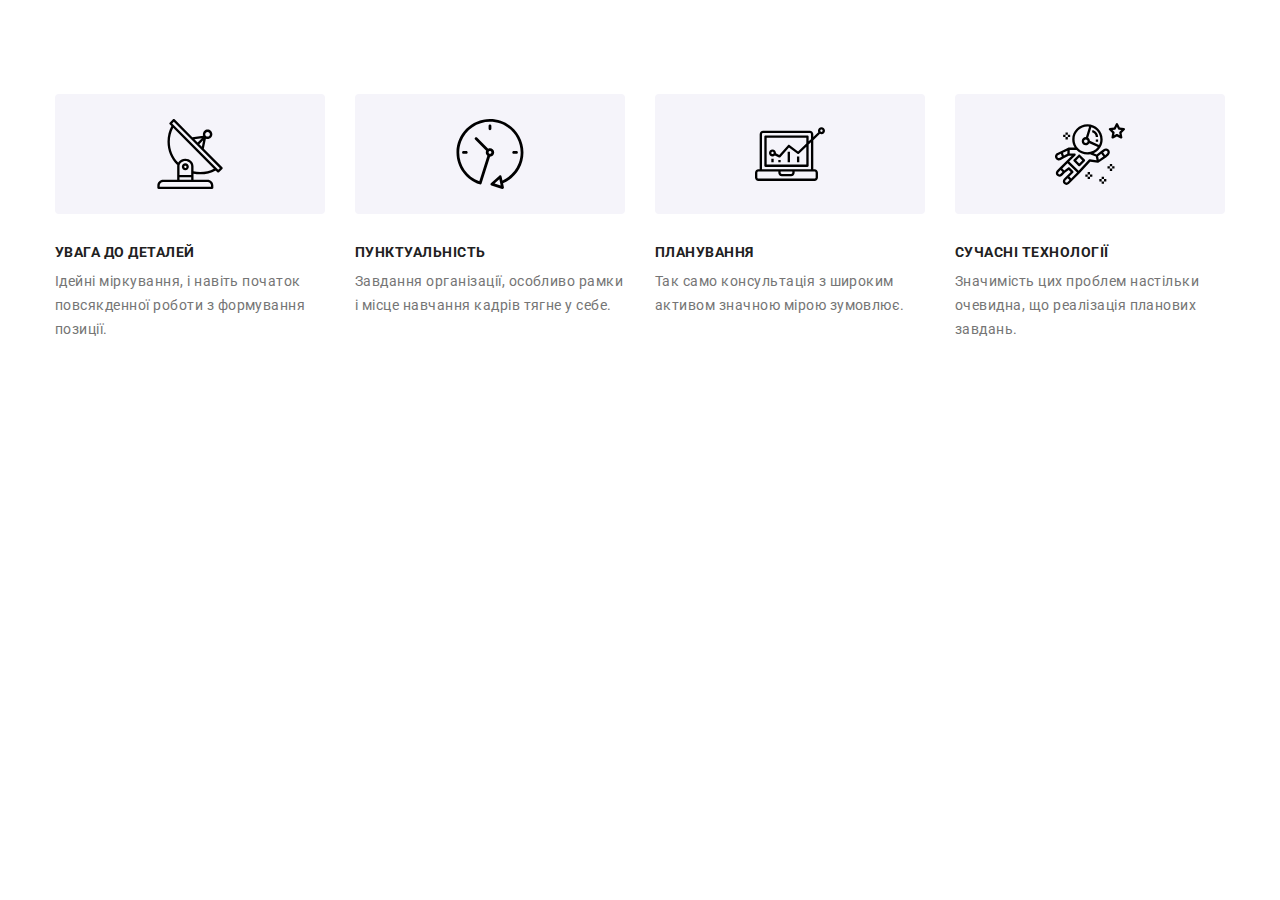
==== index.html @ 1aa60bd1 "." ====
<!DOCTYPE html>
<html lang="uk">
<head>
    <meta charset="UTF-8">
    <meta http-equiv="X-UA-Compatible" content="IE=edge">
    <meta name="viewport" content="width=device-width, initial-scale=1.0">
    <title>Document</title>
    <link rel="stylesheet" href="./css/main.css">
   
</head>
<body>
<!--Header-->
<!-- <header class="header">
    <div class="container">
    <div class="header__mobile">
        <div class="header__logo logo">
            <a href="./index.html">Web<span class="logo--black">Studio</span> </a>
        </div>
        <button class="header__btn menu-btn">
            <svg width="24" height="19" aria-label="open menu">
                <use class="menu-btn__menu" href="./img/symbol-defs.svg#icon-menu_open"></use>
                <use class="menu-btn__close" href="./img/symbol-defs.svg#iicon-close_menu"></use>
            </svg>
        </button>
        <div class="header__nav mobile-menu">
            <nav class="mobile-menu__nav">
                <ul class="mobile-menu__list menu-list">
                   <li class="menu-list__item">  
                    <a href="./index.html" class="menu-list__link active">Студія</a>         
                </li>
                   <li class="menu-list__item">  
                    <a href="./portfolio.html" class="menu-list__link"> Портфоліо</a>         
                </li>
                   <li class="menu-list__item">  <a href="" class="menu-list__link"> Контакти</a>         
                </li>
               </ul>
            </nav>
            <ul class="contacts">
                <li class="contacts__item">                       
                <a href="mailto:info@devstudio.com" class="contacts__link">
                    <svg class="contacts__icon" width="16" height="12">
                        <use href="./img/symbol-defs.svg#icon-envelope-hover-1"></use>
                    </svg>
                    info@devstudio.com 
                 </a>
                </li>  
                <li class="contacts__item">                                    
                    <a href="tell:+380961111111" class="contacts__link"> 
                            <svg class="contacts__icon" width="10" height="16">
                                <use href="./img/symbol-defs.svg#icon-smartphone-1"></use>
                            </svg>
                            +38 096 111 11 11 
                    </a>         
                </li>
            </ul>
        </div>
    </div>

        <div class="header__inner">
            <nav class="header__nav">
                <div class="header__logo logo">
                    <a href="./index.html">Web<span class="logo--black">Studio</span> </a>
                </div>
                <ul class="nav__menu nav">
                   <li class="nav__item">  
                    <a href="./index.html" class="nav__link active" >Студія</a>         
                </li>
                   <li class="nav__item">  
                    <a href="./portfolio.html" class="nav__link"> Портфоліо</a>         
                </li>
                   <li class="nav__item">  <a href="" class="nav__link"> Контакти</a>         
                </li>
               </ul>
            </nav>
                <ul class="contacts">
                    <li class="contacts__item ">                       
                    <a href="mailto:info@devstudio.com" class="contacts__link">
                        <svg class="contacts__icon" width="16" height="12">
                            <use href="./img/symbol-defs.svg#icon-envelope-hover-1"></use>
                        </svg>
                        info@devstudio.com 
                     </a>
                    </li>  
                    <li class="contacts__item">                                    
                        <a href="tell:+380961111111" class="contacts__link"> 
                                <svg class="contacts__icon" width="10" height="16">
                                    <use href="./img/symbol-defs.svg#icon-smartphone-1"></use>
                                </svg>
                                +38 096 111 11 11 
                        </a>         
                    </li>
                </ul>
        </div>
        </div> -->
        



    <!-- 
        <nav class="header__nav">
            <div class="header__logo logo">
                <a href="./index.html">Web<span class="logo--black">Studio</span> </a>
            </div>
            <ul class="nav__menu nav">
               <li class="nav__item">  
                <a href="./index.html" class="nav__link active">Студія</a>         
            </li>
               <li class="nav__item">  
                <a href="./portfolio.html" class="nav__link"> Портфоліо</a>         
            </li>
               <li class="nav__item">  <a href="" class="nav__link"> Контакти</a>         
            </li>
           </ul>
        </nav>
            <ul class="contacts">
                <li class="contacts__item ">                       
                <a href="mailto:info@devstudio.com" class="contacts__link">
                    <svg class="contacts__icon" width="16" height="12">
                        <use href="./img/symbol-defs.svg#icon-envelope-hover-1"></use>
                    </svg>
                    info@devstudio.com 
                 </a>
                </li>  
                <li class="contacts__item">                                    
                    <a href="tell:+380961111111" class="contacts__link"> 
                            <svg class="contacts__icon" width="10" height="16">
                                <use href="./img/symbol-defs.svg#icon-smartphone-1"></use>
                            </svg>
                            +38 096 111 11 11 
                    </a>         
                </li>
            </ul>
    </div> -->
    
<!-- </header>


    <main>
        <section class="hero">
            <h1 class="hero__title"> Ефективні рішення для вашого бізнесу </h1>
            <button data-modal-open  class="hero__button" type="button" onclick="" >Замовити послугу</button>
    </section> -->




<section class="section progects">

    <h2 class="progects__title"> Проекти WebStudio</h2>
    <ul class="progects__list">
        <li class="progects__item">

            <a href="" class="pogects__svg" href="#">
                <svg class="icon" width="70" height="70">
                    <use href="./img/symbol-defs.svg#icon-antenna-1-1"></use>
                </svg>
            </a>

            <h3 class="pogects__subtitle">УВАГА ДО ДЕТАЛЕЙ </h3>
            <p class="pogects__desc">Ідейні міркування, і навіть початок повсякденної роботи з формування позиції.</p>
        </li>
        <li class="progects__item">

            <a href="" class="pogects__svg" href="#">
                <svg class="pogects__svg--icon" width="70" height="70">
                    <use href="./img/symbol-defs.svg#icon-clock-1-1"></use>
                </svg>
            </a>

            <h3 class="pogects__subtitle">ПУНКТУАЛЬНІСТЬ</h3>
            <p class="pogects__desc">Завдання організації, особливо рамки і місце навчання кадрів тягне у себе.</p>
        </li>
        <li class="progects__item">

            <a href="" class="pogects__svg" href="#">
                <svg class="pogects__svg--icon" width="70" height="70">
                    <use href="./img/symbol-defs.svg#icon-diagram-1-1"></use>
                </svg>
            </a>
            <h3 class="pogects__subtitle">ПЛАНУВАННЯ </h3>
            <p class="pogects__desc">Так само консультація з широким активом значною мірою зумовлює.</p>
        </li>
        <li class="progects__item">

            <a href="" class="pogects__svg" href="#">
                <svg class="pogects__svg--icon" width="70" height="70">
                    <use href="./img/symbol-defs.svg#icon-astronaut-1-1"></use>
                </svg>
            </a>

            <h3 class="pogects__subtitle">СУЧАСНІ ТЕХНОЛОГІЇ</h3>
            <p class="pogects__desc">Значимість цих проблем настільки очевидна, що реалізація планових завдань.</p>
        </li>
    </ul>
</section>


<!-- <section class="section work">
    <h2 class="work__title">Чим ми займаємося</h2>
    <div class="container">
        <ul class="work__list">
            <li class="work__item"> <img src="./goit-markup-hw-01/images/img-1.jpg" alt="Чим ми займаємося" width="370">
            <div class="work__desc"> Десктопні додатки </div>
            </li>
            <li class="work__item"> <img src="./goit-markup-hw-01/images/img-2.jpg" alt="Чим ми займаємося" width="370">
            <div class="work__desc"> Мобільні додатки </div>
            </li>
            <li class="work__item"> <img src="./goit-markup-hw-01/images/img-3.jpg" alt="Чим ми займаємося" width="370">
            <div class="work__desc"> Дизайнерські рішення </div>
            </li>
        </ul>
    </div>
</section> -->

<!-- 
<section class="section team">
    <div class="container">
    <h2 class="team__title">Наша команда</h2>
    <ul class="team__list">
        <li class="team__item"> 
            <img  class="team__img" src="./goit-markup-hw-01/images/img.jpg" alt="Ігор Дем'яненко" width="270">
            <div class="team__img--text">
            <h3 class="team__name">Ігор Дем'яненко</h3>
            <p class="team__desc">Product Designer</p>
            <ul class="netwoorks__list netwoorks">
                <li class="netwoorks__item">
                    <a href="" class="networks__link" href="#">
                        <svg class="networks__icon" width="20" height="20">
                            <use href="./img/symbol-defs.svg#icon-instagram-2-1"></use>
                        </svg>
                    </a>
                </li>
                <li class="netwoorks__item">
                    <a href="" class="networks__link" href="#">
                        <svg class="networks__icon" width="20" height="20">
                            <use href="./img/symbol-defs.svg#icon-twitter-1-1"></use>
                        </svg>
                    </a>
                </li>
                <li class="netwoorks__item">
                    <a href="" class="networks__link" href="#">
                        <svg class="networks__icon" width="20" height="20">
                            <use href="./img/symbol-defs.svg#icon-facebook-1-1"></use>
                        </svg>
                    </a>
                </li>
                <li class="netwoorks__item">
                    <a href="" class="networks__link" href="#">
                        <svg class="networks__icon" width="20" height="20">
                            <use href="./img/symbol-defs.svg#icon-linkedin-1-1"></use>
                        </svg>
                    </a>
                </li>
            </ul>
        </div>
        </li>
        <li class="team__item">
            <img class="team__img" src="./goit-markup-hw-01/images/img (1).jpg" alt="Ольга Рєпіна" width="270">
            <div class="team__img--text">
            <h3 class="team__name">Ольга Рєпіна</h3>
            <p class="team__desc">Frontend Developer</p>
            <ul class="netwoorks__list netwoorks">
                <li class="netwoorks__item">
                    <a href="" class="networks__link" href="#">
                        <svg class="networks__icon" width="20" height="20">
                            <use href="./img/symbol-defs.svg#icon-instagram-2-1"></use>
                        </svg>
                    </a>
                </li>
                <li class="netwoorks__item">
                    <a href="" class="networks__link" href="#">
                        <svg class="networks__icon" width="20" height="20">
                            <use href="./img/symbol-defs.svg#icon-twitter-1-1"></use>
                        </svg>
                    </a>
                </li>
                <li class="netwoorks__item">
                    <a href="" class="networks__link" href="#">
                        <svg class="networks__icon" width="20" height="20">
                            <use href="./img/symbol-defs.svg#icon-facebook-1-1"></use>
                        </svg>
                    </a>
                </li>
                <li class="netwoorks__item">
                    <a href="" class="networks__link" href="#">
                        <svg class="networks__icon" width="20" height="20">
                            <use href="./img/symbol-defs.svg#icon-linkedin-1-1"></use>
                        </svg>
                    </a>
                </li>
            </ul>
            </div>
        </li >
        <li class="team__item" >
            <img class="team__img" src="./goit-markup-hw-01/images/img (2).jpg" alt="Микола Тарасов" width="270">
            <div class="team__img--text">
            <h3 class="team__name">Микола Тарасов</h3>
            <p class="team__desc">Marketing</p>
            <ul class="netwoorks__list netwoorks">
                <li class="netwoorks__item">
                    <a href="" class="networks__link" href="#">
                        <svg class="networks__icon" width="20" height="20">
                            <use href="./img/symbol-defs.svg#icon-instagram-2-1"></use>
                        </svg>
                    </a>
                </li>
                <li class="netwoorks__item">
                    <a href="" class="networks__link" href="#">
                        <svg class="networks__icon" width="20" height="20">
                            <use href="./img/symbol-defs.svg#icon-twitter-1-1"></use>
                        </svg>
                    </a>
                </li>
                <li class="netwoorks__item">
                    <a href="" class="networks__link" href="#">
                        <svg class="networks__icon" width="20" height="20">
                            <use href="./img/symbol-defs.svg#icon-facebook-1-1"></use>
                        </svg>
                    </a>
                </li>
                <li class="netwoorks__item">
                    <a href="" class="networks__link" href="#">
                        <svg class="networks__icon" width="20" height="20">
                            <use href="./img/symbol-defs.svg#icon-linkedin-1-1"></use>
                        </svg>
                    </a>
                </li>
            </ul>
            </div>
        </li>
        <li class="team__item">
            <img class="team__img" src="./goit-markup-hw-01/images/img (3).jpg" alt="Михайло Єрмаков" width="270">
            <div class="team__img--text">
            <h3 class="team__name">Михайло Єрмаков</h3>
            <p class="team__desc">UI Designer</p>
            <ul class="netwoorks__list netwoorks">
                <li class="netwoorks__item">
                    <a href="" class="networks__link" href="#">
                        <svg class="networks__icon" width="20" height="20">
                            <use class="networks__icon--use" href="./img/symbol-defs.svg#icon-instagram-2-1"></use>
                        </svg>
                    </a>
                </li>
                <li class="netwoorks__item">
                    <a href="" class="networks__link" href="#">
                        <svg class="networks__icon" width="20" height="20">
                            <use href="./img/symbol-defs.svg#icon-twitter-1-1"></use>
                        </svg>
                    </a>
                </li>
                <li class="netwoorks__item">
                    <a href="" class="networks__link" href="#">
                        <svg class="networks__icon" width="20" height="20">
                            <use href="./img/symbol-defs.svg#icon-facebook-1-1"></use>
                        </svg>
                    </a>
                </li>
                <li class="netwoorks__item">
                    <a href="" class="networks__link" href="#">
                        <svg class="networks__icon" width="20" height="20">
                            <use href="./img/symbol-defs.svg#icon-linkedin-1-1"></use>
                        </svg>
                    </a>
                </li>
            </ul>
        </div>
        </li>
    </ul>
    </div>
</section> -->






<!-- 


    <section class="section clients">

        <h2 class="clients__title ">Постійні клієнти</h2>
        <div class="container">
        <ul class="clients__list">
            <li class="clients__item">
                <a href="" class="clients__svg" href="#">
                    <svg class="clients__icon" width="106" height="60">
                    <use href="./img/symbol-defs.svg#icon-Logo-6"></use>
                    </svg>
                </a>
            </li>
            <li class="clients__item">
                <a href="" class="clients__svg" href="#">
                    <svg class="clients__icon" width="106" height="60">
                    <use href="./img/symbol-defs.svg#icon-Logo-1-1"></use>
                    </svg>
                </a>
            </li>
            <li class="clients__item">
                <a href="" class="clients__svg" href="#">
                    <svg class="clients__icon" width="106" height="60">
                    <use href="./img/symbol-defs.svg#icon-Logo-2-1"></use>
                    </svg>
                </a>
            </li>
            <li class="clients__item">
                <a href="" class="clients__svg" href="#">
                    <svg class="clients__icon" width="106" height="60">
                    <use href="./img/symbol-defs.svg#icon-Logo-3-1"></use>
                    </svg>
                </a>
            </li>
            <li class="clients__item">
                <a href="" class="clients__svg" href="#">
                    <svg class="clients__icon" width="106" height="60">
                    <use href="./img/symbol-defs.svg#icon-Logo-4-1"></use>
                    </svg>
                </a>
            </li>
            <li class="clients__item">
                <a href="" class="clients__svg" href="#">
                    <svg class="clients__icon" width="106" height="60">
                    <use href="./img/symbol-defs.svg#icon-Logo-5-1"></use>
                    </svg>
                </a>
            </li>
        </ul>
        </div>
    </section>


</main>
   <footer class="footer">
            <div class="container">
                <div class="footer__block--1">
                    <div class="footer__logo logo">
                        <a href="./index.html">Web<span class="logo--white">Studio</span> </a>
                    </div>
            <address class="footer__address">
                <p class="address__map"> м. Київ, пр-т Лесі Українки, 26</p>
                <ul class="contact__list">
                    <li> <a href="mailto:info@devstudio.com" class="contact__item"> info@devstudio.com</a> </li>                    
                    <li> <a href="tell:+380961111111" class="contact__item"> +38 096 111 11 11 </a>        </li>
                </ul>
            </address>
            </div> 

            <div class="footer__block--2 footer__netwoorks">
                <h3 class="footer__join">приєднуйтесь</h3>
                <ul class="netwoorks__list netwoorks">
                    <li class="netwoorks__item">
                        <a href="" class="networks__link" href="#">
                            <svg class="networks__icon" width="20" height="20">
                                <use href="./img/symbol-defs.svg#icon-instagram-2-1"></use>
                            </svg>
                        </a>
                    </li>
                    <li class="netwoorks__item">
                        <a href="" class="networks__link" href="#">
                            <svg class="networks__icon" width="20" height="20">
                                <use href="./img/symbol-defs.svg#icon-twitter-1-1"></use>
                            </svg>
                        </a>
                    </li>
                    <li class="netwoorks__item">
                        <a href="" class="networks__link" href="#">
                            <svg class="networks__icon" width="20" height="20">
                                <use href="./img/symbol-defs.svg#icon-facebook-1-1"></use>
                            </svg>
                        </a>
                    </li>
                    <li class="netwoorks__item">
                        <a href="" class="networks__link" href="#">
                            <svg class="networks__icon" width="20" height="20">
                                <use href="./img/symbol-defs.svg#icon-linkedin-1-1"></use>
                            </svg>
                        </a>
                    </li>
                </ul>
            </div>

            <div class="footer-block-3">
                <h3 class="footer__join">Підпишіться на розсилку</h3>
                <form class="footer__form">
                    <input class="footer__input"  type="email" name="mail" id="mail" placeholder="E-mail">

                    <button class="footer__btn" type="submit">
                        <span class="btn__subscribe">Підписатися
                        <svg class="btn__icon" widht="24" height="24">
                            <use href="./img/symbol-defs.svg#icon-icon-send"></use>
                        </svg>
                    </span>
                    </button>
                </form>
            </div>  
        </div>
    </footer>
    <div class="container">
        <div class=" backdrop is-hidden" data-modal>
            <div class="modal">
                <button class="modal__btn" type="button" data-modal-close>
                    <svg class="button__close" widht="18" height="18">
                        <use href="./img/symbol-defs.svg#icon-close-black-18dp-2-1"></use>
                    </svg>
                </button> -->

<!-- 
                <form class="modal__form">

                    <h3 class="modal__title">Залиште свої дані, ми вам передзвонимо</h3>
                    <div class="form__group">
                        <label class="modal__label" for="mane">Ім'я</label>
                        <input class="modal__input" type="text" name="name" id="mane" placeholder=" "/>
                        <svg class="modal__svg"  width="18" height="18">
                            <use href="./img/symbol-defs.svg#icon-person"></use>
                        </svg>
                    </div>
                  
                    <div class="form__group">
                        <label class="modal__label" for="mail">Телефон</label>
                        <input class="modal__input" type="email" name="mail" id="mail" placeholder=" "/>
                        <svg class="modal__svg" width="18" height="18">
                            <use href="./img/symbol-defs.svg#icon-phone"></use>
                        </svg>
                    </div>

                    <div class="form__group">
                        <label class="modal__label" for="tel">Пошта</label>
                        <input class="modal__input" type="tel" name="tel" id="tel" placeholder=" "/>
                        <svg class="modal__svg" width="18" height="18">
                            <use href="./img/symbol-defs.svg#icon-email"></use>
                        </svg>
                    </div>

                    <div class="form__group">
                        <label class="modal__label" for="user-coments">Коментар</label>
                        <textarea class="modal__textarea" name="coments" id="user-coments" placeholder=" "></textarea>
                    </div>


                    <div class="form__cheked">
                        
                        <input class="cheked__input" type="checkbox" name="accept" id="user-accept">
                        <label class="cheked__btn"  for="user-accept"> 
                            <svg class="checked__btn--svg" width="16" height="15">
                                <use href="./img/symbol-defs.svg#icon-vector"></use>
                            </svg>
                            <span>Погоджуюся з розсилкою та приймаю</span>
                        </label>

                        <a  href="" class="checkbox__link">Умови договору </a> 
                    </div>

                        <div class="form__inner">
                            
                            <button class="modal__btn--submit" type="submit">Відправити</button>
                        </div>


                </form>

            </div>
        </div>
    </div> -->
<script src="./js/modal.js"> </script> 
<script src="./js/mobile-menu.js"></script>
</body>
</html>
---- css/main.css ----
@import url("https://fonts.googleapis.com/css2?family=Raleway:wght@700&family=Roboto:wght@400;500;700;900&display=swap"); /*! modern-normalize v1.1.0 | MIT License | https://github.com/sindresorhus/modern-normalize */
*, ::after, ::before {
  box-sizing: border-box;
}

html {
  -moz-tab-size: 4;
  tab-size: 4;
}

html {
  line-height: 1.15;
  -webkit-text-size-adjust: 100%;
}

body {
  margin: 0;
}

body {
  font-family: system-ui, -apple-system, "Segoe UI", Roboto, Helvetica, Arial, sans-serif, "Apple Color Emoji", "Segoe UI Emoji";
}

hr {
  height: 0;
  color: inherit;
}

abbr[title] {
  text-decoration: underline dotted;
}

b, strong {
  font-weight: bolder;
}

code, kbd, pre, samp {
  font-family: ui-monospace, SFMono-Regular, Consolas, "Liberation Mono", Menlo, monospace;
  font-size: 1em;
}

small {
  font-size: 80%;
}

sub, sup {
  font-size: 75%;
  line-height: 0;
  position: relative;
  vertical-align: baseline;
}

sub {
  bottom: -0.25em;
}

sup {
  top: -0.5em;
}

table {
  text-indent: 0;
  border-color: inherit;
}

button, input, optgroup, select, textarea {
  font-family: inherit;
  font-size: 100%;
  line-height: 1.15;
  margin: 0;
}

button, select {
  text-transform: none;
}

[type=button], [type=reset], [type=submit], button {
  -webkit-appearance: button;
}

::-moz-focus-inner {
  border-style: none;
  padding: 0;
}

:-moz-focusring {
  outline: 1px dotted ButtonText;
}

:-moz-ui-invalid {
  box-shadow: none;
}

legend {
  padding: 0;
}

progress {
  vertical-align: baseline;
}

::-webkit-inner-spin-button, ::-webkit-outer-spin-button {
  height: auto;
}

[type=search] {
  -webkit-appearance: textfield;
  outline-offset: -2px;
}

::-webkit-search-decoration {
  -webkit-appearance: none;
}

::-webkit-file-upload-button {
  -webkit-appearance: button;
  font: inherit;
}

summary {
  display: list-item;
}

ul {
  list-style: none;
  padding: 0;
}

a {
  text-decoration: none;
  color: inherit;
}

h1,
h2,
h3,
h4,
h5,
h6 {
  margin: 0;
}

p {
  margin: 0;
}

address {
  font-size: normal;
}

button {
  font-family: inherit;
  margin: 0;
  padding: 0;
}

img {
  display: block;
  max-width: 100%;
  height: auto;
}

:root {
  --main-color: #212121;
  --blue-color: #2196f3;
  --white-color: #ffffff;
  --gray-color: #757575;
}

body {
  font-family: "Roboto", sans-serif;
  font-style: normal;
  font-weight: 400;
  letter-spacing: 0.03em;
  color: #212121;
  text-align: center;
}

.container,
.progects__list,
.hero {
  max-width: 1200px;
  margin: 0 auto;
  padding: 0 15px;
}

.section {
  padding: 94px 0;
}

.section:nth-child(3) {
  padding-top: 0;
}

.section:nth-child(4) {
  background: rgb(245, 244, 250);
}

.header {
  border-bottom: 1px solid #ececec;
  margin: 0 15px;
}

.header__mobile {
  display: flex;
  justify-content: space-between;
  align-items: center;
}

.header__inner {
  display: none;
  align-items: center;
}
@media screen and (min-width: 767.98px) {
  .header__inner {
    display: flex;
  }
}

@media screen and (min-width: 767.98px) {
  .header__mobile {
    display: none;
  }
}

@media screen and (min-width: 1199.98px) {
  .header__inner {
    display: flex;
  }
  .header__inner .contacts__item:not(:last-child) {
    margin-right: 10px;
  }
}

.mobile-menu {
  position: fixed;
  transform: translateX(-100%);
}

.header__nav {
  display: flex;
  align-items: center;
}

.logo {
  margin: 24px 93px 25px 0;
  text-decoration: none;
  font-family: "Raleway", sans-serif;
  font-weight: 700;
  font-size: 26px;
  line-height: 1.19;
  color: var(--blue-color);
}

.logo--black {
  color: #000000;
}

.nav__menu {
  font-weight: 500;
  font-size: 14px;
  line-height: 1.14;
  letter-spacing: 0.02em;
  display: flex;
  gap: 54px;
}

.nav__link {
  color: var(--main-color);
  text-decoration: none;
  width: 261px;
  height: 16px;
  margin-right: 50px;
  position: relative;
}
.nav__link.active::after {
  content: "";
  left: 0;
  bottom: -35px;
  width: 100%;
  height: 4px;
  background: rgb(33, 150, 243);
  position: absolute;
  border-radius: 2px;
}
.nav__link.active {
  color: rgb(33, 150, 243);
}
.nav__link:hover, .nav__link:focus {
  color: rgb(33, 150, 243);
  transition: color 250ms cubic-bezier(0.4, 0, 0.2, 1);
}

.nav__line {
  display: flex;
  position: relative;
}

.contacts {
  list-style: none;
  font-style: normal;
  text-decoration: none;
  font-weight: bold;
  display: flex;
  margin-left: auto;
  font-weight: 500;
  font-size: 14px;
  line-height: 1.14;
  letter-spacing: 0.02em;
  color: #757575;
}
@media screen and (min-width: 767.98px) {
  .contacts {
    display: flex;
    flex-wrap: wrap;
    justify-content: flex-end;
    gap: 10px;
  }
}

.contacts__link:nth-child(1) {
  margin-right: 30px;
}

.contacts__icon {
  fill: currentColor;
}

.contacts__item:hover,
.contacts__item:focus {
  color: rgb(33, 150, 243);
  transition: color 250ms cubic-bezier(0.4, 0, 0.2, 1);
}

.header__btn {
  width: 40px;
  height: 40px;
  border: none;
  padding: 12px 8px;
  display: flex;
  justify-content: space-between;
  flex-direction: column;
  position: relative;
  z-index: 1;
  background-color: var(--white-color);
}
.header__btn .menu-btn__close {
  display: none;
}
.header__btn.active .menu-btn__menu {
  display: none;
}
.header__btn.active .menu-btn__close {
  display: block;
}

.hero {
  padding: 200px 0;
  background-image: linear-gradient(rgba(47, 48, 58, 0.4), rgba(47, 48, 58, 0.4)), url("../img/hero-Img.jpg");
  background-repeat: no-repeat;
  background-size: cover;
  max-width: 1600px;
}

.hero__title {
  font-weight: 900;
  font-size: 44px;
  line-height: 1.36;
  letter-spacing: 0.06em;
  text-transform: uppercase;
  color: var(--white-color);
  width: 696px;
  max-height: 120px;
  margin: 0 auto;
}

.hero__button {
  display: flex;
  font-family: inherit;
  cursor: pointer;
  font-style: normal;
  font-weight: 700;
  font-size: 16px;
  line-height: 1.88;
  letter-spacing: 0.06em;
  color: var(--white-color);
  background: var(--blue-color);
  width: 216px;
  height: 50px;
  margin: 0 auto;
  margin-top: 30px;
  justify-content: center;
  align-items: center;
  border: none;
}

.progects__title,
.portfolio__title {
  position: absolute;
  width: 1px;
  height: 1px;
  overflow: hidden;
  border: 0;
  padding: 0;
  clip: rect(0 0 0 0);
  clip-path: inset(50%);
  margin: -1px;
}

.progects__list,
.work__list,
.team__list {
  display: flex;
  flex-wrap: wrap;
  gap: 30px;
}

.progects__item {
  list-style: none;
  width: 270px;
  text-align: start;
}
.pogects__svg {
  width: 270px;
  height: 120px;
  display: flex;
  justify-content: center;
  align-items: center;
  background-color: #f5f4fa;
  margin-bottom: 30px;
  border-radius: 4px;
}

.pogects__subtitle {
  font-weight: 700;
  font-size: 14px;
  line-height: 16px;
  text-transform: uppercase;
  margin-bottom: 10px;
}

.pogects__desc {
  font-size: 14px;
  line-height: 1.71;
  color: #757575;
}

.work__title,
.team__title {
  font-weight: 700;
  font-size: 36px;
  line-height: 1.17;
  margin-bottom: 50px;
}

.work__desc {
  font-style: normal;
  font-weight: 700;
  font-size: 14px;
  line-height: 16px;
  width: 370px;
  height: 70px;
  text-transform: uppercase;
  color: var(--white-color);
  background: rgba(47, 48, 58, 0.8);
  display: flex;
  justify-content: center;
  align-items: center;
  gap: 30px;
  position: absolute;
  transform: translateY(-100%);
}

.team__item {
  box-shadow: 0px 2px 1px 0px rgba(0, 0, 0, 0.2);
  box-shadow: 0px 1px 1px 0px rgba(0, 0, 0, 0.1411764706);
  box-shadow: 0px 1px 3px 0px rgba(0, 0, 0, 0.1215686275);
  color: #afb1b8;
  background: var(--white-color);
}

.team__img--text {
  padding: 30px 0;
}

.team__name {
  font-weight: 500;
  font-size: 16px;
  line-height: 1.18;
  margin-bottom: 10px;
  color: var(--main-color);
}

.team__desc {
  font-weight: 400px;
  font-size: 16px;
  line-height: 1.18;
  color: var(--gray-color);
  margin-bottom: 16px;
}

.netwoorks__list {
  display: flex;
  justify-content: center;
  align-items: center;
  gap: 10px;
}

.networks__link {
  width: 44px;
  height: 44px;
  display: flex;
  justify-content: center;
  align-items: center;
  fill: #AFB1B8;
}

.netwoorks__item:hover,
.netwoorks__item:focus {
  border-radius: 50%;
  background-color: rgb(33, 150, 243);
  fill: var(--white-color);
  transition: background-color 250ms cubic-bezier(0.4, 0, 0.2, 1);
}

.clients__title {
  font-weight: 700;
  font-size: 36px;
  line-height: 42px;
  margin-bottom: 50px;
}

.clients__list {
  display: flex;
  margin: 0 auto;
  gap: 30px;
}

.clients__item {
  border: 1px solid #afb1b8;
  border-radius: 4px;
}

.clients__svg {
  width: 170px;
  height: 92px;
  display: flex;
  align-items: center;
  justify-content: center;
  color: #afb1b8;
}
.clients__svg:hover, .clients__svg:focus {
  border: 1px solid var(--blue-color);
  color: var(--blue-color);
  border-image-source: linear-gradient(0deg, rgba(0, 0, 0, 0.2), rgba(0, 0, 0, 0.2)), linear-gradient(0deg, var(--blue-color), var(--blue-color));
  transition: border 250ms cubic-bezier(0.4, 0, 0.2, 1), color 250ms cubic-bezier(0.4, 0, 0.2, 1), border-image-source 250ms cubic-bezier(0.4, 0, 0.2, 1);
}

.clients__icon {
  fill: currentColor;
}

.footer {
  background-color: #2f303a;
  padding: 60px 0;
}

footer .container {
  align-items: baseline;
  display: flex;
}

.footer__block--1 {
  margin-right: 70px;
}

.footer__block--2 {
  margin-right: 93px;
}

.footer .logo--white {
  color: var(--white-color);
}

.footer__address {
  font-style: normal;
  margin-top: 20px;
  font-size: 14px;
  line-height: 1.71;
  text-align: start;
  color: rgba(255, 255, 255, 0.6);
}

.address__map {
  color: var(--white-color);
}

.contact__list {
  margin-bottom: 9px;
}

.footer__join {
  font-weight: 700;
  font-size: 14px;
  line-height: 1.14;
  text-transform: uppercase;
  text-align: start;
  color: var(--white-color);
  margin-bottom: 20px;
}

footer .netwoorks__item {
  border-radius: 50%;
  background: rgba(255, 255, 255, 0.1);
}

.footer .networks__icon {
  fill: var(--white-color);
}

.footer__form {
  display: flex;
  border: 1px solid rgba(255, 255, 255, 0.3);
  filter: drop-shadow(0px 4px 4px rgba(0, 0, 0, 0.15));
  border-radius: 4px;
  border: none;
}

.footer__input {
  width: 358px;
  height: 50px;
  outline: none;
  background-color: transparent;
  border: 1px solid rgba(255, 255, 255, 0.3);
  filter: drop-shadow(0px 4px 4px rgba(0, 0, 0, 0.15));
  border-radius: 4px;
  margin-right: 12px;
  padding: 10px;
}

.footer__btn {
  width: 200px;
  height: 50px;
  background: var(--blue-color);
  color: var(--white-color);
  font-weight: 700;
  box-shadow: 0px 4px 4px rgba(0, 0, 0, 0.15);
  border-radius: 4px;
  border: none;
  cursor: pointer;
}

.btn__subscribe {
  display: flex;
  justify-content: center;
  align-items: center;
  margin: 10px 28px;
}

.portfolio__title {
  cursor: pointer;
  font-weight: 500;
  font-size: 16px;
  line-height: 1.62;
  visibility: hidden;
}

.portfolio__buttons,
.portfolio__list {
  list-style: none;
  display: flex;
  justify-content: center;
}

.portfolio__buttons {
  gap: 8px;
  margin-bottom: 50px;
}

.portfolio__list {
  gap: 30px;
  flex-wrap: wrap;
}

.buttons__item {
  border: none;
  border-radius: 4%;
  font-weight: 500;
  font-size: 16px;
  line-height: 1.62;
  padding: 6px 22px;
}
.buttons__item:not(:last-child) {
  margin-right: 8px;
}
.buttons__item:hover, .buttons__item:focus {
  color: var(--white-color);
  background-color: var(--blue-color);
  transition: background-color 250ms cubic-bezier(0.4, 0, 0.2, 1);
}

.portfolio__item:hover {
  box-shadow: 0px 4px 4px 0px rgba(0, 0, 0, 0.2509803922);
  transition: box-shadow 250ms cubic-bezier(0.4, 0, 0.2, 1);
}

.portfolio__item:hover .overlay {
  transform: translateY(0);
}

.overlay {
  position: absolute;
  width: 100%;
  height: 100%;
  top: 0;
  right: 0;
  color: var(--white-color);
  background-color: rgba(33, 150, 243, 0.9);
  padding: 62px 24px;
  transition: transform 250ms cubic-bezier(0.4, 0, 0.2, 1);
  transform: translateY(100%);
  text-align: start;
}

.img__decs {
  padding: 20px 24px;
  justify-content: center;
  border: 1px solid #eeeeee;
  text-align: start;
}

.portfolio__mane {
  font-weight: 700;
  font-size: 18px;
  line-height: 2;
  letter-spacing: 0.06em;
}

.portfolio__class {
  font-size: 16px;
  line-height: 1.88;
  color: #757575;
}

.portfolio__img--hiden {
  position: relative;
  overflow: hidden;
  justify-content: center;
  align-items: center;
  width: 370px;
  height: 294px;
  font-size: 18px;
  line-height: 1.56;
  letter-spacing: 0.03em;
}

/* Modal */
.backdrop {
  position: fixed;
  top: 0;
  right: 0;
  bottom: 0;
  left: 0;
  background: rgba(0, 0, 0, 0.2);
  opacity: 1;
  visibility: visible;
  transition: opacity 250ms cubic-bezier(0.4, 0, 0.2, 1);
}

.backdrop.is-hidden {
  opacity: 0;
  visibility: hidden;
  pointer-events: none;
  transition: opacity 250ms cubic-bezier(0.4, 0, 0.2, 1);
}

.modal {
  position: absolute;
  top: 50%;
  left: 50%;
  transform: translate(-50%, -50%) scale(1);
  width: 528px;
  height: 581px;
  background: rgb(255, 255, 255);
  box-shadow: 0px 1px 3px rgba(0, 0, 0, 0.12), 0px 1px 1px rgba(0, 0, 0, 0.14), 0px 2px 1px rgba(0, 0, 0, 0.2);
  border-radius: 4px;
  padding: 40px 40px;
}

.backdrop.is-hidden .modal {
  transform: translate(-50%, -50%) scale(0.5);
}

.modal__btn {
  position: absolute;
  top: 8px;
  right: 8px;
  width: 30px;
  height: 30px;
  background: var(--white-color);
  border: 1px solid rgba(0, 0, 0, 0.1);
  border-radius: 50%;
  display: flex;
  justify-content: center;
  align-items: center;
}
.modal__btn:hover, .modal__btn:focus {
  cursor: pointer;
  fill: var(--blue-color);
  transform: fill 250ms cubic-bezier(0.4, 0, 0.2, 1);
}

/* Modal form */
.modal__title {
  font-weight: 700;
  font-size: 20px;
  line-height: 1.15;
  letter-spacing: 0.03em;
  margin-bottom: 12px;
  text-align: center;
}

.form__group {
  display: flex;
  flex-direction: column;
  position: relative;
  margin-bottom: 10px;
  text-align: start;
  font-size: 12px;
  line-height: 1.17;
  letter-spacing: 0.01em;
}
.form__group:last-child {
  margin-bottom: 0;
}

.modal__label {
  margin-bottom: 4px;
}

.modal__input {
  height: 40px;
  padding: 10px;
  padding-left: 32px;
  border: 1px solid rgba(33, 33, 33, 0.2);
  border-radius: 4px;
  outline: none;
}
.modal__input:focus {
  border: 1px solid var(--blue-color);
}

.modal__input::placeholder {
  padding-right: 42px;
}

.modal__input:focus + .modal__svg {
  fill: var(--blue-color);
}

.modal__svg {
  position: absolute;
  left: 12px;
  top: 50%;
  border: none;
}

.modal__textarea {
  height: 120px;
  margin-top: 4px;
  margin-bottom: 20px;
  outline: none;
}

textarea {
  resize: none;
  border: 1px solid rgba(33, 33, 33, 0.2);
  border-radius: 4px;
  outline: none;
}
textarea:focus {
  border: 1px solid var(--blue-color);
}

.form__cheked {
  margin-bottom: 30px;
  margin-left: 14px;
  font-size: 14px;
  line-height: 1.71;
}

.cheked__input {
  position: absolute;
  width: 1px;
  height: 1px;
  margin: -1px;
  border: none;
  padding: 0;
  clip: rect(0 0 0 0);
  overflow: hidden;
}

.checked__btn--svg {
  width: 16px;
  height: 15px;
  border: 2px solid black;
}

.cheked__input:checked + .cheked__btn > .checked__btn--svg {
  background-color: var(--blue-color);
  border: none;
}

.checkbox__link {
  text-decoration-line: underline;
  color: var(--blue-color);
}

.form__inner {
  text-align: center;
}

.modal__btn--submit {
  text-align: center;
  padding: 10px 52px;
  display: block;
  border: none;
  width: 200px;
  height: 50px;
  margin: 0 auto;
  background: var(--blue-color);
  border-radius: 4px;
  box-shadow: 0px 4px 4px rgba(0, 0, 0, 0.15);
  font-weight: 700;
  font-size: 16px;
  line-height: 1.88;
  letter-spacing: 0.06em;
  color: var(--white-color);
  cursor: pointer;
}/*# sourceMappingURL=main.css.map */
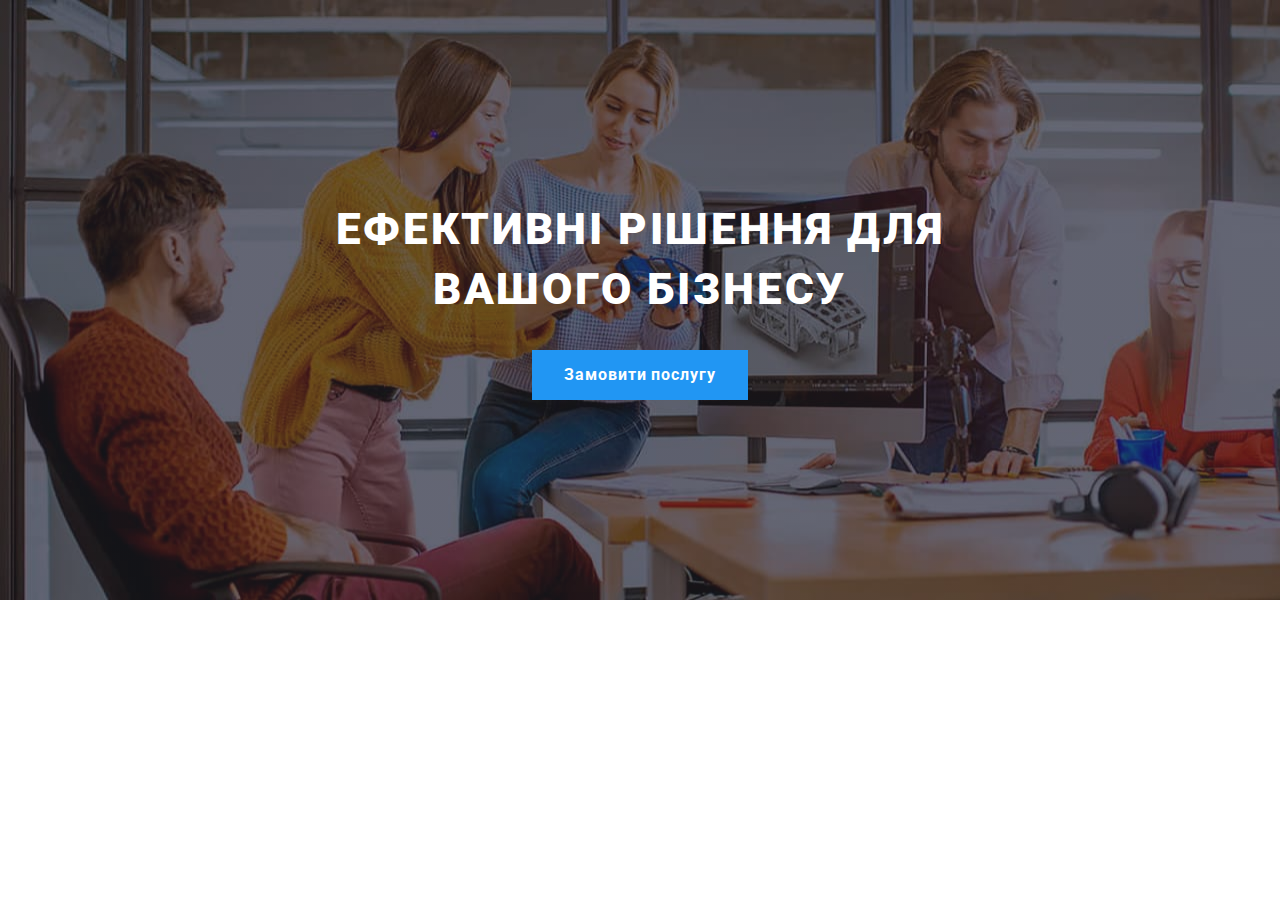
==== commit 4d5ae74c: "." ====
--- a/index.html
+++ b/index.html
@@ -3,7 +3,7 @@
 <head>
     <meta charset="UTF-8">
     <meta http-equiv="X-UA-Compatible" content="IE=edge">
-    <meta name="viewport" content="width=device-width, initial-scale=1.0">
+    <meta name="viewport" content="width=device-width, initial-scale=1.0" />
     <title>Document</title>
     <link rel="stylesheet" href="./css/main.css">
    
@@ -132,19 +132,19 @@
             </ul>
     </div> -->
     
-<!-- </header>
+</header>
 
 
     <main>
         <section class="hero">
             <h1 class="hero__title"> Ефективні рішення для вашого бізнесу </h1>
             <button data-modal-open  class="hero__button" type="button" onclick="" >Замовити послугу</button>
-    </section> -->
-
-
-
-
-<section class="section progects">
+    </section>
+
+
+
+
+<!-- <section class="section progects">
 
     <h2 class="progects__title"> Проекти WebStudio</h2>
     <ul class="progects__list">
@@ -192,7 +192,7 @@
             <p class="pogects__desc">Значимість цих проблем настільки очевидна, що реалізація планових завдань.</p>
         </li>
     </ul>
-</section>
+</section> -->
 
 
 <!-- <section class="section work">
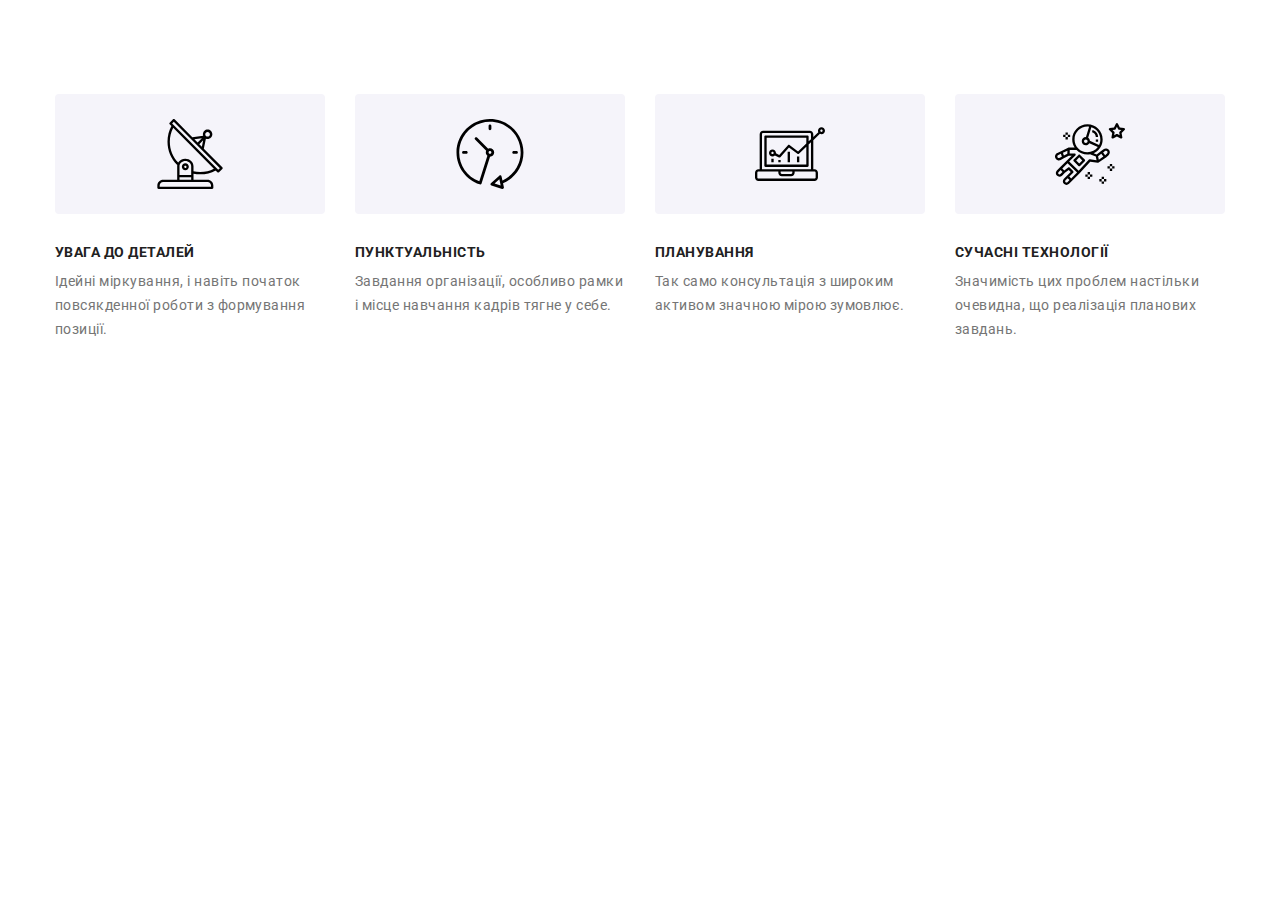
==== commit 2b1362db: "." ====
--- a/index.html
+++ b/index.html
@@ -132,19 +132,19 @@
             </ul>
     </div> -->
     
-</header>
+<!-- </header>
 
 
     <main>
         <section class="hero">
             <h1 class="hero__title"> Ефективні рішення для вашого бізнесу </h1>
             <button data-modal-open  class="hero__button" type="button" onclick="" >Замовити послугу</button>
-    </section>
-
-
-
-
-<!-- <section class="section progects">
+    </section> -->
+
+
+
+
+<section class="section progects">
 
     <h2 class="progects__title"> Проекти WebStudio</h2>
     <ul class="progects__list">
@@ -192,7 +192,7 @@
             <p class="pogects__desc">Значимість цих проблем настільки очевидна, що реалізація планових завдань.</p>
         </li>
     </ul>
-</section> -->
+</section>
 
 
 <!-- <section class="section work">
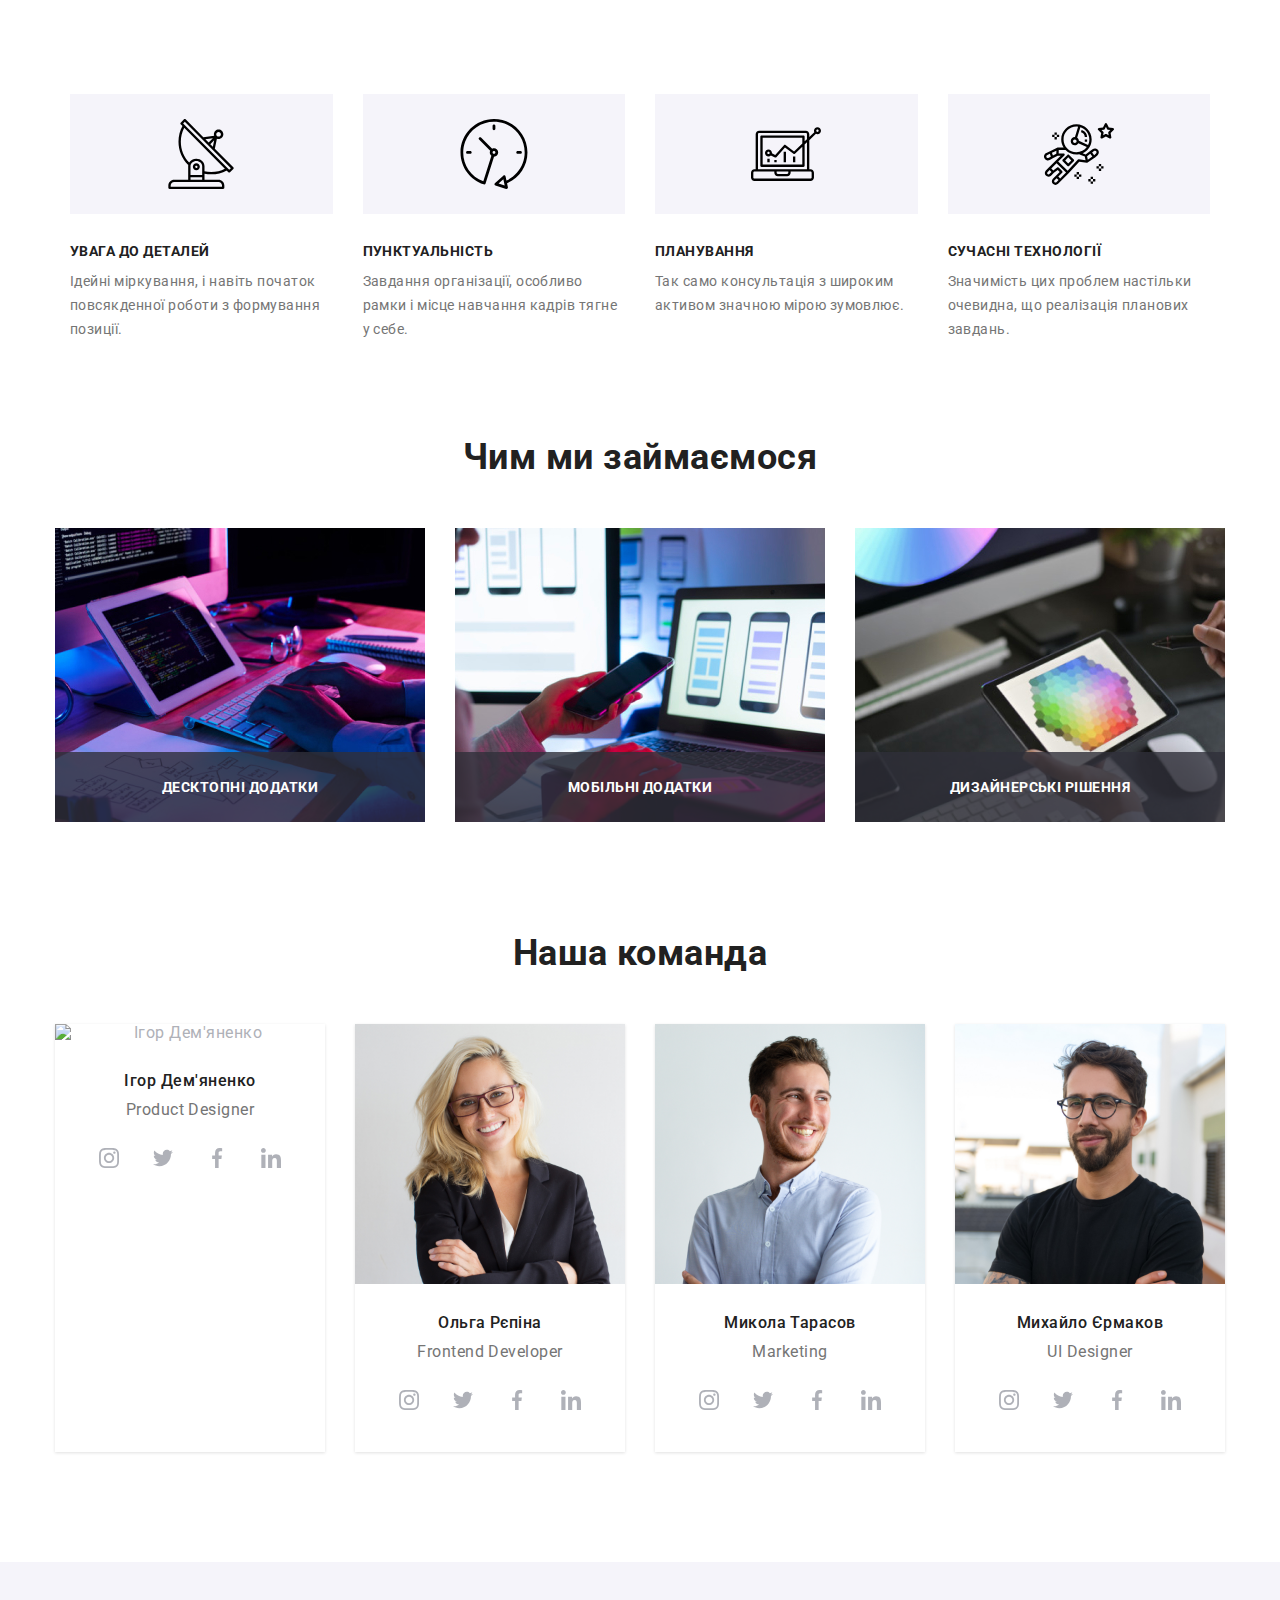
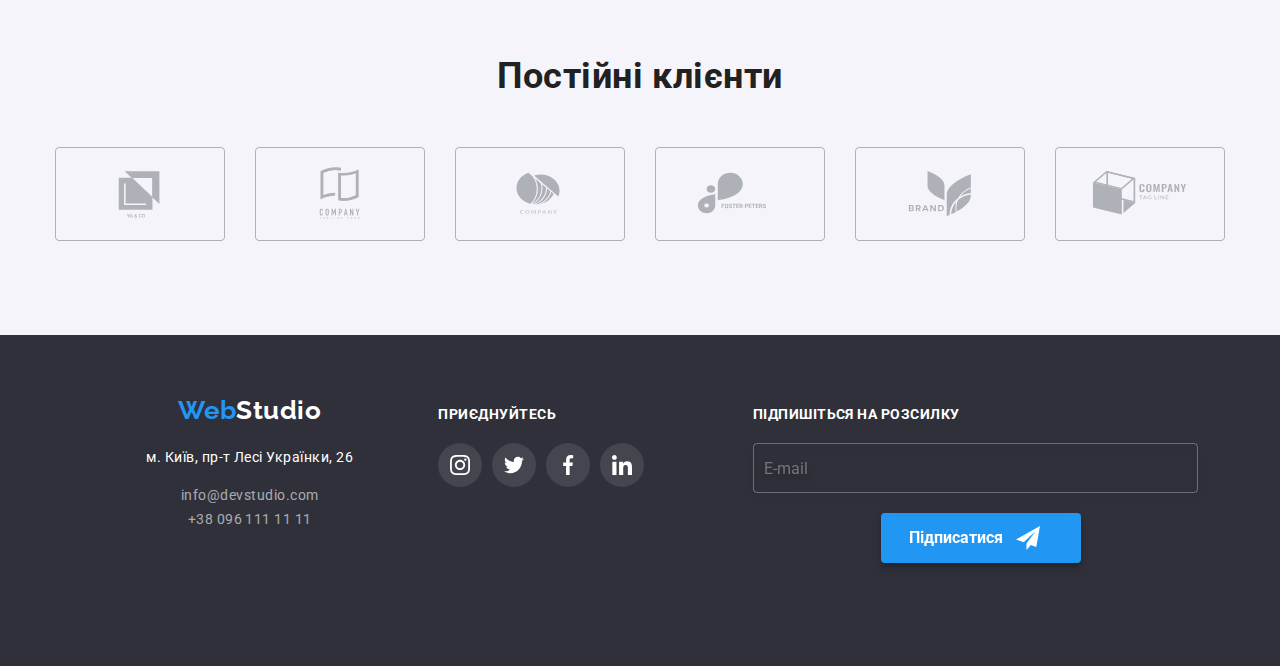
==== commit 64919aa6: "." ====
--- a/index.html
+++ b/index.html
@@ -17,7 +17,7 @@
             <a href="./index.html">Web<span class="logo--black">Studio</span> </a>
         </div>
         <button class="header__btn menu-btn">
-            <svg width="24" height="19" aria-label="open menu">
+            <svg width="19" height="19" aria-label="open menu">
                 <use class="menu-btn__menu" href="./img/symbol-defs.svg#icon-menu_open"></use>
                 <use class="menu-btn__close" href="./img/symbol-defs.svg#iicon-close_menu"></use>
             </svg>
@@ -145,12 +145,12 @@
 
 
 <section class="section progects">
-
+    <div class="container">
     <h2 class="progects__title"> Проекти WebStudio</h2>
     <ul class="progects__list">
         <li class="progects__item">
 
-            <a href="" class="pogects__svg" href="#">
+            <a  class="pogects__svg" href="#">
                 <svg class="icon" width="70" height="70">
                     <use href="./img/symbol-defs.svg#icon-antenna-1-1"></use>
                 </svg>
@@ -192,10 +192,11 @@
             <p class="pogects__desc">Значимість цих проблем настільки очевидна, що реалізація планових завдань.</p>
         </li>
     </ul>
+</div>
 </section>
 
 
-<!-- <section class="section work">
+<section class="section work">
     <h2 class="work__title">Чим ми займаємося</h2>
     <div class="container">
         <ul class="work__list">
@@ -210,15 +211,22 @@
             </li>
         </ul>
     </div>
-</section> -->
-
-<!-- 
+</section>
+
+ 
 <section class="section team">
     <div class="container">
     <h2 class="team__title">Наша команда</h2>
     <ul class="team__list">
         <li class="team__item"> 
-            <img  class="team__img" src="./goit-markup-hw-01/images/img.jpg" alt="Ігор Дем'яненко" width="270">
+            <picture>
+                <source srcset="./" 
+                media="(min-width:1200px)"/>
+                <source srcset="" 
+                media="min-width:480px"/>
+                <img  class="team__img" src="./goit-markup-hw-01/images/img.jpg" alt="Ігор Дем'яненко" width="270">
+            </picture>
+
             <div class="team__img--text">
             <h3 class="team__name">Ігор Дем'яненко</h3>
             <p class="team__desc">Product Designer</p>
@@ -255,6 +263,12 @@
         </div>
         </li>
         <li class="team__item">
+            <picture>
+                <source srcset="" 
+                media="(min-width:1200px)"/>
+                <source srcset="" 
+                media="min-width:480px"/>
+            </picture>
             <img class="team__img" src="./goit-markup-hw-01/images/img (1).jpg" alt="Ольга Рєпіна" width="270">
             <div class="team__img--text">
             <h3 class="team__name">Ольга Рєпіна</h3>
@@ -292,6 +306,12 @@
             </div>
         </li >
         <li class="team__item" >
+            <picture>
+                <source srcset="" 
+                media="(min-width:1200px)"/>
+                <source srcset="" 
+                media="min-width:480px"/>
+            </picture>
             <img class="team__img" src="./goit-markup-hw-01/images/img (2).jpg" alt="Микола Тарасов" width="270">
             <div class="team__img--text">
             <h3 class="team__name">Микола Тарасов</h3>
@@ -329,6 +349,12 @@
             </div>
         </li>
         <li class="team__item">
+            <picture>
+                <source srcset="" 
+                media="(min-width:1200px)"/>
+                <source srcset="" 
+                media="min-width:480px"/>
+            </picture>
             <img class="team__img" src="./goit-markup-hw-01/images/img (3).jpg" alt="Михайло Єрмаков" width="270">
             <div class="team__img--text">
             <h3 class="team__name">Михайло Єрмаков</h3>
@@ -367,17 +393,11 @@
         </li>
     </ul>
     </div>
-</section> -->
-
-
-
-
-
-
-<!-- 
-
-
-    <section class="section clients">
+</section>
+
+
+
+<section class="section clients">
 
         <h2 class="clients__title ">Постійні клієнти</h2>
         <div class="container">
@@ -426,7 +446,8 @@
             </li>
         </ul>
         </div>
-    </section>
+    </section> 
+
 
 
 </main>
@@ -495,6 +516,8 @@
             </div>  
         </div>
     </footer>
+
+
     <div class="container">
         <div class=" backdrop is-hidden" data-modal>
             <div class="modal">
@@ -502,7 +525,7 @@
                     <svg class="button__close" widht="18" height="18">
                         <use href="./img/symbol-defs.svg#icon-close-black-18dp-2-1"></use>
                     </svg>
-                </button> -->
+                </button>
 
 <!-- 
                 <form class="modal__form">
--- a/css/main.css
+++ b/css/main.css
@@ -156,8 +156,8 @@
 
 img {
   display: block;
-  max-width: 100%;
   height: auto;
+  width: 100%;
 }
 
 :root {
@@ -176,7 +176,6 @@
   text-align: center;
 }
 
-.container,
 .progects__list,
 .hero {
   max-width: 1200px;
@@ -184,12 +183,29 @@
   padding: 0 15px;
 }
 
+.container {
+  max-width: 480px;
+  margin: 0 auto;
+  padding: 0 15px;
+}
+@media screen and (min-width: 767.98px) {
+  .container {
+    max-width: 768px;
+  }
+}
+@media screen and (min-width: 1199.98px) {
+  .container {
+    max-width: 1200px;
+  }
+}
+
 .section {
-  padding: 94px 0;
-}
-
-.section:nth-child(3) {
-  padding-top: 0;
+  padding: 60px 0;
+}
+@media screen and (min-width: 1199.98px) {
+  .section {
+    padding: 94px 0;
+  }
 }
 
 .section:nth-child(4) {
@@ -356,10 +372,23 @@
 
 .hero {
   padding: 200px 0;
-  background-image: linear-gradient(rgba(47, 48, 58, 0.4), rgba(47, 48, 58, 0.4)), url("../img/hero-Img.jpg");
+  background-image: linear-gradient(rgba(47, 48, 58, 0.4), rgba(47, 48, 58, 0.4)), url("/img/mobile-hero.jpg");
   background-repeat: no-repeat;
   background-size: cover;
-  max-width: 1600px;
+  max-width: 100%;
+  height: 400px;
+}
+@media screen and (min-width: 479.98px) {
+  .hero {
+    background-image: url("../img/mobile-hero.jpg");
+  }
+}
+@media screen and (min-wigth: 767.98px) {
+  .hero {
+    background-image: url("../img/hero-Img.jpg");
+    max-width: 100%;
+    height: 600px;
+  }
 }
 
 .hero__title {
@@ -394,6 +423,10 @@
   border: none;
 }
 
+.section.progects {
+  padding-top: 94px;
+}
+
 .progects__title,
 .portfolio__title {
   position: absolute;
@@ -407,9 +440,7 @@
   margin: -1px;
 }
 
-.progects__list,
-.work__list,
-.team__list {
+.progects__list {
   display: flex;
   flex-wrap: wrap;
   gap: 30px;
@@ -417,32 +448,72 @@
 
 .progects__item {
   list-style: none;
-  width: 270px;
   text-align: start;
-}
+  width: 100%;
+}
+@media screen and (min-width: 767.98px) {
+  .progects__item {
+    width: calc((100% - 30px) / 2);
+  }
+}
+@media screen and (min-width: 1199.98px) {
+  .progects__item {
+    width: calc((100% - 90px) / 4);
+  }
+}
+
 .pogects__svg {
-  width: 270px;
+  justify-content: center;
+  align-items: center;
+  background-color: #f5f4fa;
+  display: flex;
+  justify-content: center;
+  align-items: center;
   height: 120px;
-  display: flex;
-  justify-content: center;
-  align-items: center;
-  background-color: #f5f4fa;
-  margin-bottom: 30px;
-  border-radius: 4px;
 }
 
 .pogects__subtitle {
   font-weight: 700;
   font-size: 14px;
-  line-height: 16px;
+  line-height: 1.14;
   text-transform: uppercase;
+  margin-top: 30px;
   margin-bottom: 10px;
+  text-align: center;
+}
+@media screen and (min-width: 767.98px) {
+  .pogects__subtitle {
+    text-align: start;
+  }
 }
 
 .pogects__desc {
   font-size: 14px;
   line-height: 1.71;
   color: #757575;
+}
+
+.section.work {
+  padding: 0;
+}
+@media screen and (max-width: 1199.98px) {
+  .section.work {
+    position: absolute;
+    width: 1px;
+    height: 1px;
+    overflow: hidden;
+    border: 0;
+    padding: 0;
+    clip: rect(0 0 0 0);
+    clip-path: inset(50%);
+    margin: -1px;
+  }
+}
+
+.work__list {
+  display: flex;
+  flex-wrap: wrap;
+  gap: 30px;
 }
 
 .work__title,
@@ -471,12 +542,29 @@
   transform: translateY(-100%);
 }
 
+.team__list {
+  display: flex;
+  flex-wrap: wrap;
+  gap: 30px;
+}
+
 .team__item {
   box-shadow: 0px 2px 1px 0px rgba(0, 0, 0, 0.2);
   box-shadow: 0px 1px 1px 0px rgba(0, 0, 0, 0.1411764706);
   box-shadow: 0px 1px 3px 0px rgba(0, 0, 0, 0.1215686275);
   color: #afb1b8;
   background: var(--white-color);
+  width: 100%;
+}
+@media screen and (min-width: 767.98px) {
+  .team__item {
+    width: calc((100% - 30px) / 2);
+  }
+}
+@media screen and (min-width: 1199.98px) {
+  .team__item {
+    width: calc((100% - 90px) / 4);
+  }
 }
 
 .team__img--text {
@@ -525,13 +613,21 @@
 
 .clients__title {
   font-weight: 700;
-  font-size: 36px;
-  line-height: 42px;
+  font-size: 28px;
+  line-height: 1.22;
   margin-bottom: 50px;
+  text-align: center;
+}
+@media screen and (min-width: 1199.98px) {
+  .clients__title {
+    font-size: 36px;
+    line-height: 1.16;
+  }
 }
 
 .clients__list {
   display: flex;
+  flex-wrap: wrap;
   margin: 0 auto;
   gap: 30px;
 }
@@ -540,9 +636,24 @@
   border: 1px solid #afb1b8;
   border-radius: 4px;
 }
+@media screen and (min-width: 479.98px) {
+  .clients__item {
+    width: calc((100% - 30px) / 2);
+  }
+}
+@media screen and (min-width: 767.98px) {
+  .clients__item {
+    width: calc((100% - 60px) / 3);
+  }
+}
+@media screen and (min-width: 1199.98px) {
+  .clients__item {
+    width: calc((100% - 150px) / 6);
+  }
+}
 
 .clients__svg {
-  width: 170px;
+  width: 100%;
   height: 92px;
   display: flex;
   align-items: center;
@@ -565,17 +676,51 @@
   padding: 60px 0;
 }
 
-footer .container {
-  align-items: baseline;
-  display: flex;
+@media screen and (min-width: 767.98px) {
+  footer .container {
+    display: flex;
+    flex-wrap: wrap;
+    justify-content: space-evenly;
+  }
+}
+@media screen and (min-width: 1199.98px) {
+  footer .container {
+    align-items: baseline;
+    display: flex;
+  }
 }
 
 .footer__block--1 {
-  margin-right: 70px;
+  justify-content: center;
+  margin: 0 auto;
+  margin-bottom: 60px;
+}
+.footer__block--1 .logo {
+  margin: 0;
+}
+@media screen and (min-width: 767.98px) {
+  .footer__block--1 {
+    margin-left: 76px;
+  }
+}
+@media screen and (min-width: 1199.98px) {
+  .footer__block--1 {
+    margin-right: 70px;
+  }
 }
 
 .footer__block--2 {
-  margin-right: 93px;
+  margin-bottom: 50px;
+}
+@media screen and (min-width: 767.98px) {
+  .footer__block--2 {
+    margin-right: 89px;
+  }
+}
+@media screen and (min-width: 1199.98px) {
+  .footer__block--2 {
+    margin-right: 93px;
+  }
 }
 
 .footer .logo--white {
@@ -589,13 +734,13 @@
   line-height: 1.71;
   text-align: start;
   color: rgba(255, 255, 255, 0.6);
-}
-
+  text-align: center;
+}
 .address__map {
   color: var(--white-color);
 }
 
-.contact__list {
+.contact__item:not(:last-child) {
   margin-bottom: 9px;
 }
 
@@ -604,9 +749,14 @@
   font-size: 14px;
   line-height: 1.14;
   text-transform: uppercase;
-  text-align: start;
+  text-align: center;
   color: var(--white-color);
   margin-bottom: 20px;
+}
+@media screen and (min-width: 1199.98px) {
+  .footer__join {
+    text-align: start;
+  }
 }
 
 footer .netwoorks__item {
@@ -624,18 +774,26 @@
   filter: drop-shadow(0px 4px 4px rgba(0, 0, 0, 0.15));
   border-radius: 4px;
   border: none;
+  flex-wrap: wrap;
+  justify-content: center;
+  gap: 20px;
+  width: 100%;
 }
 
 .footer__input {
-  width: 358px;
+  width: 100%;
   height: 50px;
   outline: none;
   background-color: transparent;
   border: 1px solid rgba(255, 255, 255, 0.3);
   filter: drop-shadow(0px 4px 4px rgba(0, 0, 0, 0.15));
   border-radius: 4px;
-  margin-right: 12px;
-  padding: 10px;
+}
+@media screen and (min-width: 1199.98px) {
+  .footer__input {
+    margin-right: 12px;
+    padding: 10px;
+  }
 }
 
 .footer__btn {
@@ -665,21 +823,24 @@
   visibility: hidden;
 }
 
-.portfolio__buttons,
-.portfolio__list {
+.portfolio__buttons {
   list-style: none;
   display: flex;
-  justify-content: center;
-}
-
-.portfolio__buttons {
+  flex-wrap: wrap;
   gap: 8px;
-  margin-bottom: 50px;
-}
-
-.portfolio__list {
-  gap: 30px;
-  flex-wrap: wrap;
+  margin-bottom: 40px;
+}
+@media screen and (min-width: 767.98px) {
+  .portfolio__buttons {
+    justify-content: center;
+    align-items: center;
+    margin-bottom: 30px;
+  }
+}
+@media screen and (min-width: 1199.98px) {
+  .portfolio__buttons {
+    margin-bottom: 50px;
+  }
 }
 
 .buttons__item {
@@ -689,14 +850,34 @@
   font-size: 16px;
   line-height: 1.62;
   padding: 6px 22px;
-}
-.buttons__item:not(:last-child) {
-  margin-right: 8px;
+  width: 100%;
 }
 .buttons__item:hover, .buttons__item:focus {
   color: var(--white-color);
   background-color: var(--blue-color);
   transition: background-color 250ms cubic-bezier(0.4, 0, 0.2, 1);
+}
+
+.portfolio__list {
+  list-style: none;
+  display: flex;
+  flex-wrap: wrap;
+  justify-content: space-between;
+  gap: 30px;
+}
+
+.portfolio__item {
+  width: 100%;
+}
+@media screen and (min-width: 767.98px) {
+  .portfolio__item {
+    width: calc((100% - 30px) / 2);
+  }
+}
+@media screen and (min-width: 1199.98px) {
+  .portfolio__item {
+    width: calc((100% - 90px) / 3);
+  }
 }
 
 .portfolio__item:hover {
@@ -747,7 +928,7 @@
   overflow: hidden;
   justify-content: center;
   align-items: center;
-  width: 370px;
+  width: 100%;
   height: 294px;
   font-size: 18px;
   line-height: 1.56;
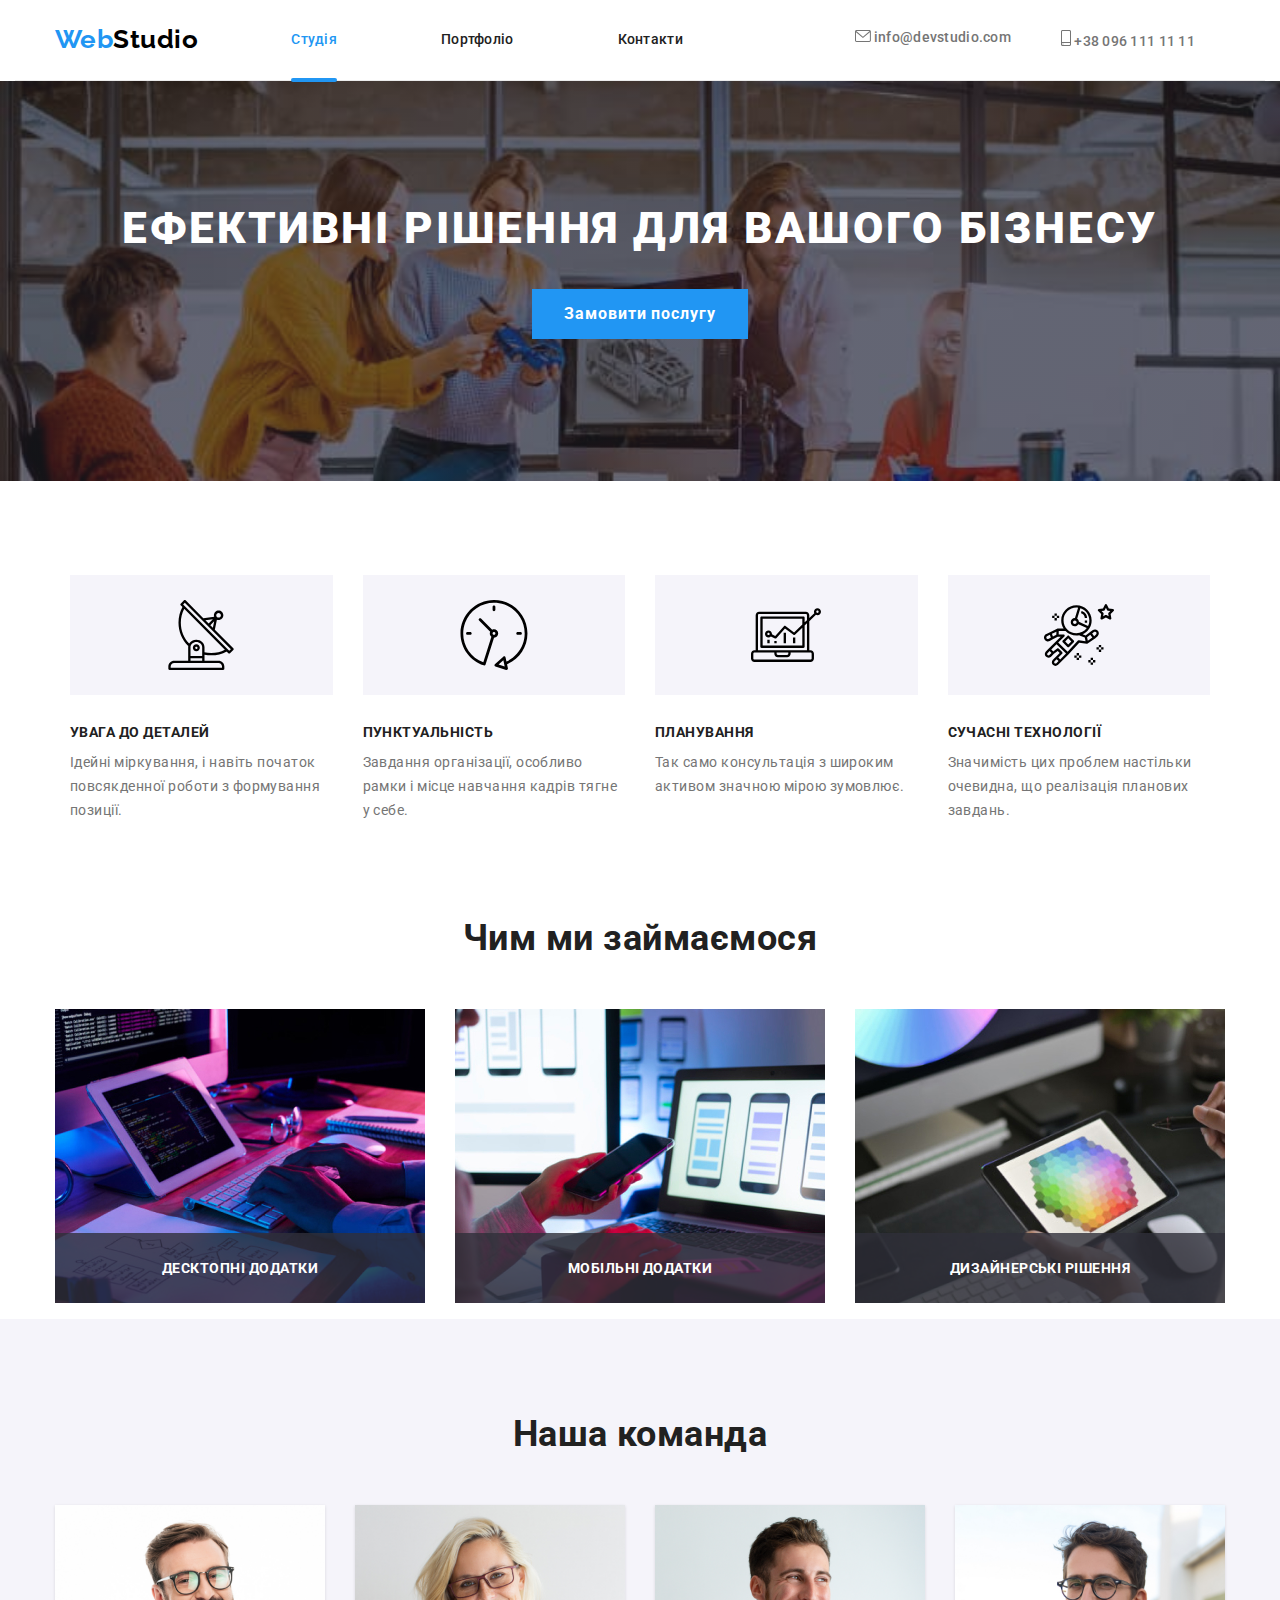
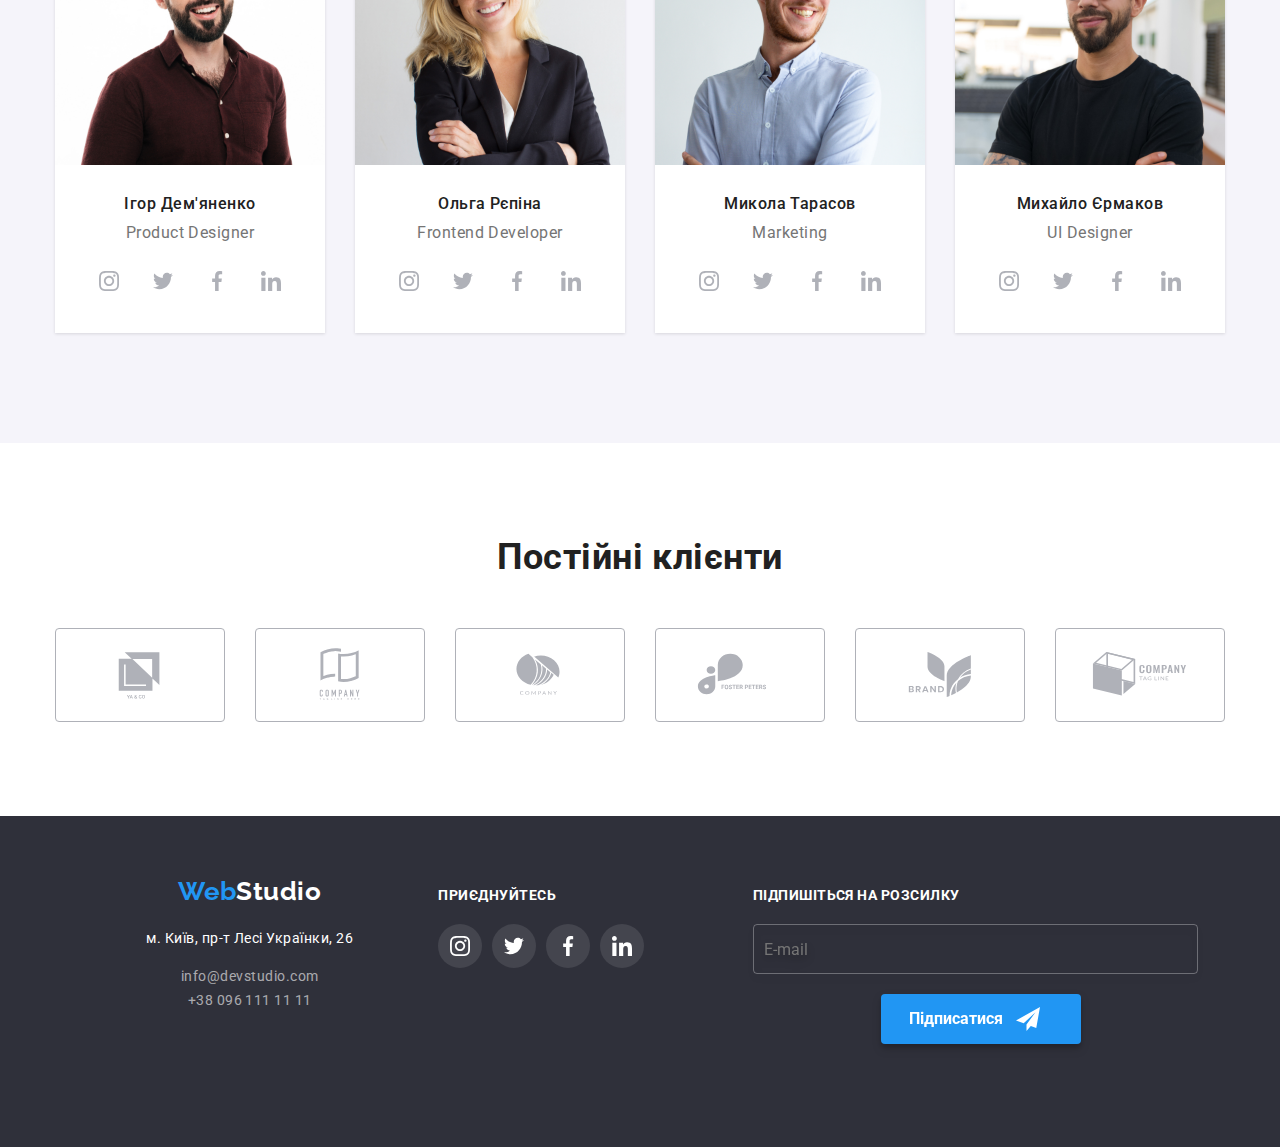
==== commit 5e9739a7: "img" ====
--- a/index.html
+++ b/index.html
@@ -10,7 +10,7 @@
 </head>
 <body>
 <!--Header-->
-<!-- <header class="header">
+<header class="header">
     <div class="container">
     <div class="header__mobile">
         <div class="header__logo logo">
@@ -91,7 +91,7 @@
                     </li>
                 </ul>
         </div>
-        </div> -->
+        </div>
         
 
 
@@ -132,14 +132,14 @@
             </ul>
     </div> -->
     
-<!-- </header>
+</header>
 
 
     <main>
         <section class="hero">
             <h1 class="hero__title"> Ефективні рішення для вашого бізнесу </h1>
             <button data-modal-open  class="hero__button" type="button" onclick="" >Замовити послугу</button>
-    </section> -->
+    </section>
 
 
 
@@ -220,7 +220,7 @@
     <ul class="team__list">
         <li class="team__item"> 
             <picture>
-                <source srcset="./" 
+                <source srcset="" 
                 media="(min-width:1200px)"/>
                 <source srcset="" 
                 media="min-width:480px"/>
@@ -527,7 +527,7 @@
                     </svg>
                 </button>
 
-<!-- 
+
                 <form class="modal__form">
 
                     <h3 class="modal__title">Залиште свої дані, ми вам передзвонимо</h3>
@@ -584,7 +584,7 @@
 
             </div>
         </div>
-    </div> -->
+    </div>
 <script src="./js/modal.js"> </script> 
 <script src="./js/mobile-menu.js"></script>
 </body>
--- a/css/main.css
+++ b/css/main.css
@@ -371,36 +371,39 @@
 }
 
 .hero {
-  padding: 200px 0;
+  max-width: 100%;
+  height: 400px;
   background-image: linear-gradient(rgba(47, 48, 58, 0.4), rgba(47, 48, 58, 0.4)), url("/img/mobile-hero.jpg");
   background-repeat: no-repeat;
   background-size: cover;
-  max-width: 100%;
-  height: 400px;
 }
 @media screen and (min-width: 479.98px) {
   .hero {
-    background-image: url("../img/mobile-hero.jpg");
+    background-image: linear-gradient(rgba(47, 48, 58, 0.4), rgba(47, 48, 58, 0.4)), url("../img/tablet-hero.jpg");
   }
 }
 @media screen and (min-wigth: 767.98px) {
   .hero {
-    background-image: url("../img/hero-Img.jpg");
-    max-width: 100%;
-    height: 600px;
+    background-image: linear-gradient(rgba(47, 48, 58, 0.4), rgba(47, 48, 58, 0.4)), url("../img/hero-Img.jpg");
   }
 }
 
 .hero__title {
   font-weight: 900;
-  font-size: 44px;
-  line-height: 1.36;
+  font-size: 26px;
+  line-height: 1.62;
   letter-spacing: 0.06em;
   text-transform: uppercase;
   color: var(--white-color);
-  width: 696px;
-  max-height: 120px;
+  width: 100%;
   margin: 0 auto;
+  padding-top: 118px;
+}
+@media screen and (min-width: 1199.98px) {
+  .hero__title {
+    font-size: 44px;
+    line-height: 1.36;
+  }
 }
 
 .hero__button {
@@ -635,11 +638,7 @@
 .clients__item {
   border: 1px solid #afb1b8;
   border-radius: 4px;
-}
-@media screen and (min-width: 479.98px) {
-  .clients__item {
-    width: calc((100% - 30px) / 2);
-  }
+  width: calc((100% - 30px) / 2);
 }
 @media screen and (min-width: 767.98px) {
   .clients__item {
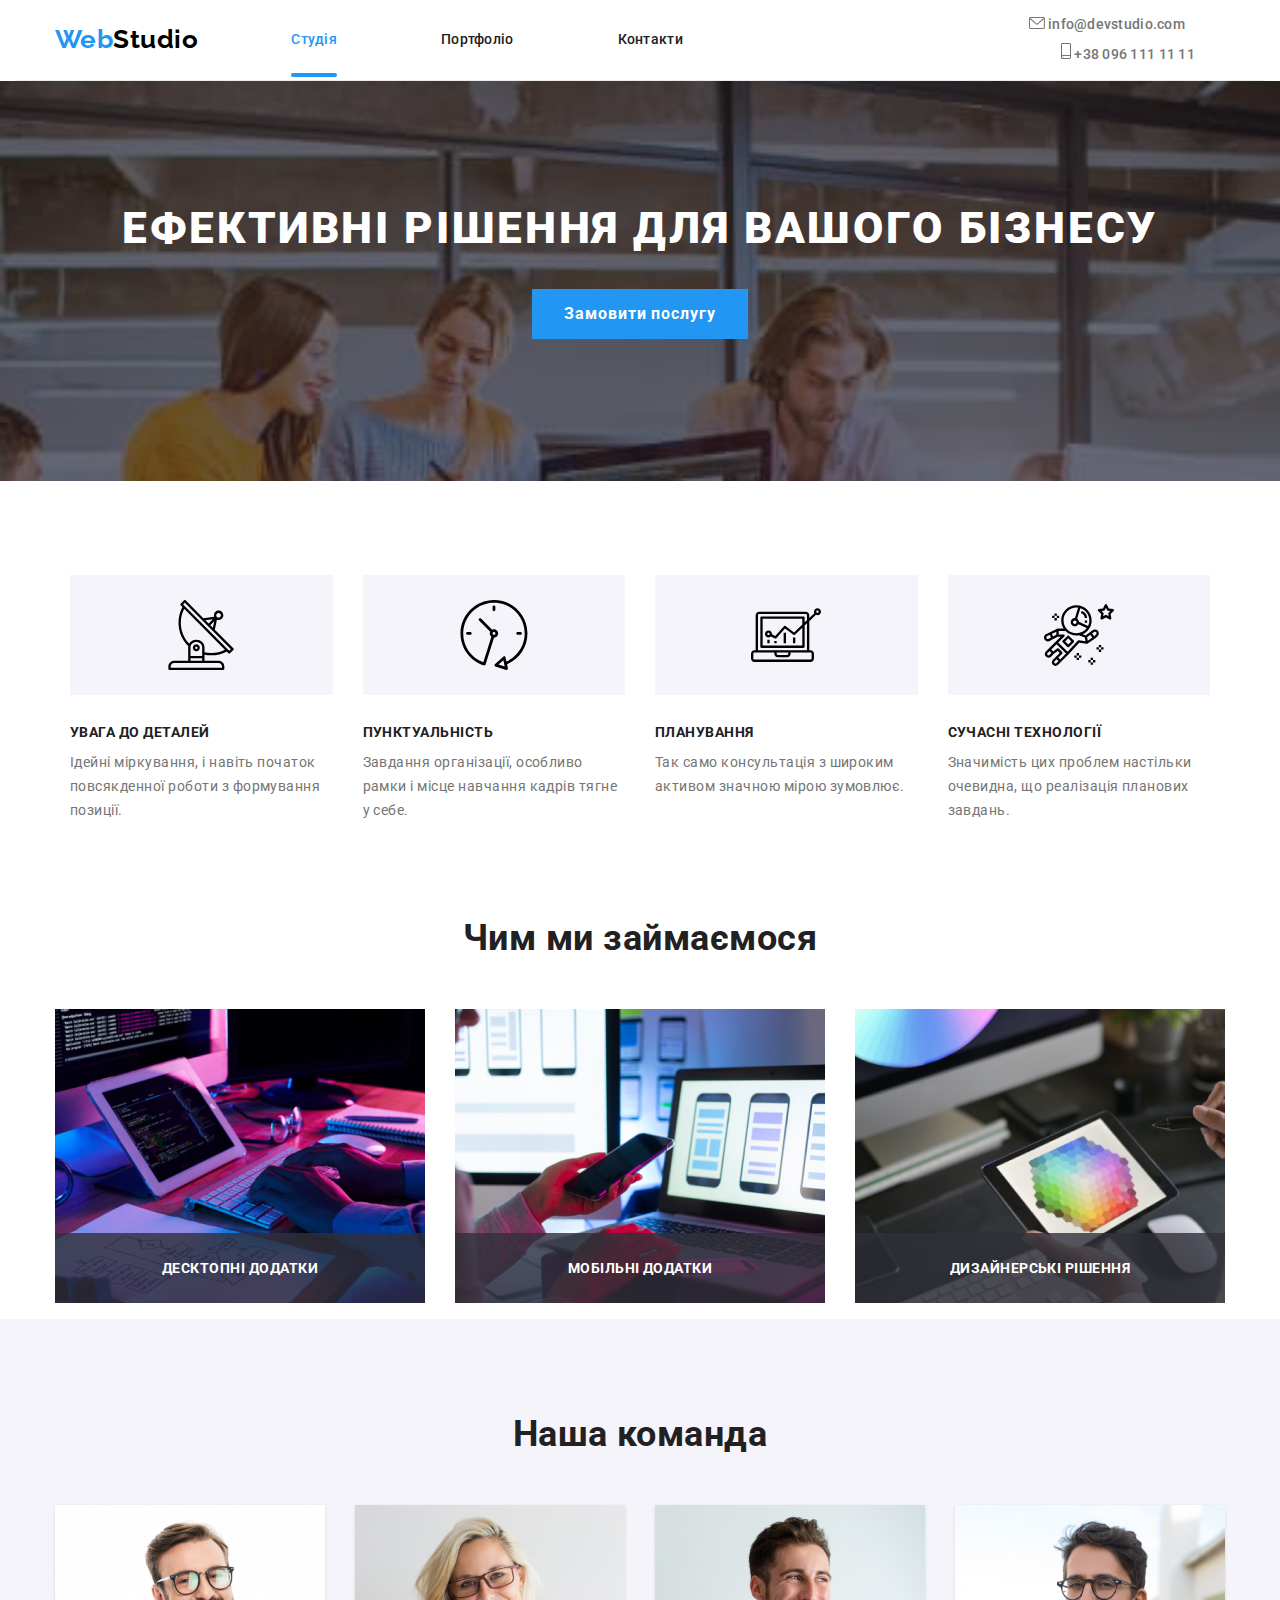
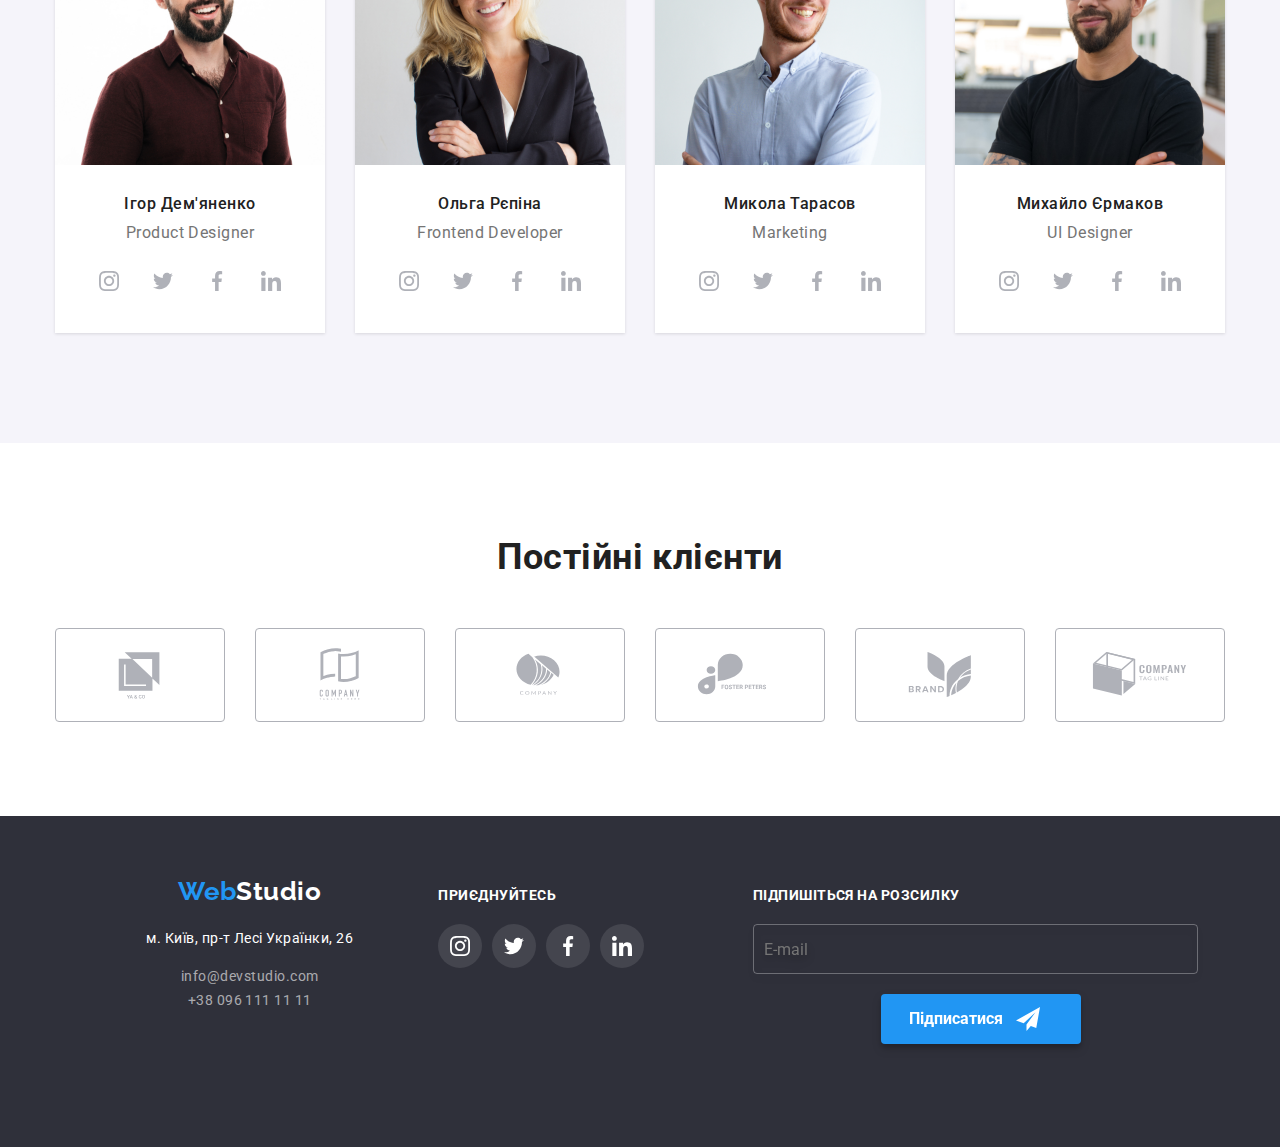
==== commit b92fe064: "." ====
--- a/index.html
+++ b/index.html
@@ -1,102 +1,112 @@
 <!DOCTYPE html>
 <html lang="uk">
+
 <head>
     <meta charset="UTF-8">
     <meta http-equiv="X-UA-Compatible" content="IE=edge">
     <meta name="viewport" content="width=device-width, initial-scale=1.0" />
     <title>Document</title>
     <link rel="stylesheet" href="./css/main.css">
-   
+
 </head>
+
 <body>
-<!--Header-->
-<header class="header">
-    <div class="container">
-    <div class="header__mobile">
-        <div class="header__logo logo">
-            <a href="./index.html">Web<span class="logo--black">Studio</span> </a>
-        </div>
-        <button class="header__btn menu-btn">
-            <svg width="19" height="19" aria-label="open menu">
-                <use class="menu-btn__menu" href="./img/symbol-defs.svg#icon-menu_open"></use>
-                <use class="menu-btn__close" href="./img/symbol-defs.svg#iicon-close_menu"></use>
-            </svg>
-        </button>
-        <div class="header__nav mobile-menu">
-            <nav class="mobile-menu__nav">
-                <ul class="mobile-menu__list menu-list">
-                   <li class="menu-list__item">  
-                    <a href="./index.html" class="menu-list__link active">Студія</a>         
-                </li>
-                   <li class="menu-list__item">  
-                    <a href="./portfolio.html" class="menu-list__link"> Портфоліо</a>         
-                </li>
-                   <li class="menu-list__item">  <a href="" class="menu-list__link"> Контакти</a>         
-                </li>
-               </ul>
-            </nav>
-            <ul class="contacts">
-                <li class="contacts__item">                       
-                <a href="mailto:info@devstudio.com" class="contacts__link">
-                    <svg class="contacts__icon" width="16" height="12">
-                        <use href="./img/symbol-defs.svg#icon-envelope-hover-1"></use>
+    <!--Header-->
+    <header class="header">
+        <div class="container">
+            <div class="header__mobile">
+                <div class="header__logo--mobile logo">
+                    <a href="./index.html">Web<span class="logo--black">Studio</span> </a>
+                </div>
+
+
+                <div class="header__nav--inner mobile-menu js-menu-container">
+
+                    <nav class="mobile-menu__nav">
+                        <ul class="mobile-menu__list menu-list">
+                            <li class="menu-list__item">
+                                <a href="./index.html" class="menu-list__link active">Студія</a>
+                            </li>
+                            <li class="menu-list__item">
+                                <a href="./portfolio.html" class="menu-list__link"> Портфоліо</a>
+                            </li>
+                            <li class="menu-list__item"> <a href="" class="menu-list__link"> Контакти</a>
+                            </li>
+                        </ul>
+                    </nav>
+                    <div class="mobile__details">
+
+                        <ul class="mobile__contact--list">
+                            <li class="mobile__contact--mail">
+                                <a href="mailto:info@devstudio.com" class="contacts__link">
+                                    info@devstudio.com
+                                </a>
+                            </li>
+                            <li class="mobile__contact--phone">
+                                <a href="tell:+380961111111" class="contacts__link">
+                                    +38 096 111 11 11
+                                </a>
+                            </li>
+                        </ul>
+
+                        <ul class="footer__networks--list">
+                            <li class="footer__networks--item">Instagram</li>
+                            <li class="footer__networks--item">Twitter</li>
+                            <li class="footer__networks--item">Facebook</li>
+                            <li class="footer__networks--item">LinkedIn</li>
+                        </ul>
+
+                    </div>
+                </div>
+                <button class="header__btn menu-btn js-open-menu">
+                    <svg width="24" height="16" aria-label="open menu">
+                        <use class="menu-btn__menu active" href="./img/symbol-defs.svg#icon-menu_24px"></use>
+                        <use class="menu-btn__close" href="./img/symbol-defs.svg#icon-close_24px"></use>
                     </svg>
-                    info@devstudio.com 
-                 </a>
-                </li>  
-                <li class="contacts__item">                                    
-                    <a href="tell:+380961111111" class="contacts__link"> 
+                </button>
+            </div>
+
+            <div class="header__inner">
+                <nav class="header__nav">
+                    <div class="header__logo logo">
+                        <a href="./index.html">Web<span class="logo--black">Studio</span> </a>
+                    </div>
+                    <ul class="nav__menu nav">
+                        <li class="nav__item">
+                            <a href="./index.html" class="nav__link active">Студія</a>
+                        </li>
+                        <li class="nav__item">
+                            <a href="./portfolio.html" class="nav__link"> Портфоліо</a>
+                        </li>
+                        <li class="nav__item"> <a href="" class="nav__link"> Контакти</a>
+                        </li>
+                    </ul>
+                </nav>
+                <ul class="contacts">
+                    <li class="contacts__item ">
+                        <a href="mailto:info@devstudio.com" class="contacts__link">
+                            <svg class="contacts__icon" width="16" height="12">
+                                <use href="./img/symbol-defs.svg#icon-envelope-hover-1"></use>
+                            </svg>
+                            info@devstudio.com
+                        </a>
+                    </li>
+                    <li class="contacts__item">
+                        <a href="tell:+380961111111" class="contacts__link">
                             <svg class="contacts__icon" width="10" height="16">
                                 <use href="./img/symbol-defs.svg#icon-smartphone-1"></use>
                             </svg>
-                            +38 096 111 11 11 
-                    </a>         
-                </li>
-            </ul>
+                            +38 096 111 11 11
+                        </a>
+                    </li>
+                </ul>
+            </div>
         </div>
-    </div>
-
-        <div class="header__inner">
-            <nav class="header__nav">
-                <div class="header__logo logo">
-                    <a href="./index.html">Web<span class="logo--black">Studio</span> </a>
-                </div>
-                <ul class="nav__menu nav">
-                   <li class="nav__item">  
-                    <a href="./index.html" class="nav__link active" >Студія</a>         
-                </li>
-                   <li class="nav__item">  
-                    <a href="./portfolio.html" class="nav__link"> Портфоліо</a>         
-                </li>
-                   <li class="nav__item">  <a href="" class="nav__link"> Контакти</a>         
-                </li>
-               </ul>
-            </nav>
-                <ul class="contacts">
-                    <li class="contacts__item ">                       
-                    <a href="mailto:info@devstudio.com" class="contacts__link">
-                        <svg class="contacts__icon" width="16" height="12">
-                            <use href="./img/symbol-defs.svg#icon-envelope-hover-1"></use>
-                        </svg>
-                        info@devstudio.com 
-                     </a>
-                    </li>  
-                    <li class="contacts__item">                                    
-                        <a href="tell:+380961111111" class="contacts__link"> 
-                                <svg class="contacts__icon" width="10" height="16">
-                                    <use href="./img/symbol-defs.svg#icon-smartphone-1"></use>
-                                </svg>
-                                +38 096 111 11 11 
-                        </a>         
-                    </li>
-                </ul>
-        </div>
-        </div>
-        
-
-
-
-    <!-- 
+
+
+
+
+        <!-- 
         <nav class="header__nav">
             <div class="header__logo logo">
                 <a href="./index.html">Web<span class="logo--black">Studio</span> </a>
@@ -131,340 +141,346 @@
                 </li>
             </ul>
     </div> -->
-    
-</header>
+
+    </header>
 
 
     <main>
         <section class="hero">
             <h1 class="hero__title"> Ефективні рішення для вашого бізнесу </h1>
-            <button data-modal-open  class="hero__button" type="button" onclick="" >Замовити послугу</button>
-    </section>
-
-
-
-
-<section class="section progects">
-    <div class="container">
-    <h2 class="progects__title"> Проекти WebStudio</h2>
-    <ul class="progects__list">
-        <li class="progects__item">
-
-            <a  class="pogects__svg" href="#">
-                <svg class="icon" width="70" height="70">
-                    <use href="./img/symbol-defs.svg#icon-antenna-1-1"></use>
-                </svg>
-            </a>
-
-            <h3 class="pogects__subtitle">УВАГА ДО ДЕТАЛЕЙ </h3>
-            <p class="pogects__desc">Ідейні міркування, і навіть початок повсякденної роботи з формування позиції.</p>
-        </li>
-        <li class="progects__item">
-
-            <a href="" class="pogects__svg" href="#">
-                <svg class="pogects__svg--icon" width="70" height="70">
-                    <use href="./img/symbol-defs.svg#icon-clock-1-1"></use>
-                </svg>
-            </a>
-
-            <h3 class="pogects__subtitle">ПУНКТУАЛЬНІСТЬ</h3>
-            <p class="pogects__desc">Завдання організації, особливо рамки і місце навчання кадрів тягне у себе.</p>
-        </li>
-        <li class="progects__item">
-
-            <a href="" class="pogects__svg" href="#">
-                <svg class="pogects__svg--icon" width="70" height="70">
-                    <use href="./img/symbol-defs.svg#icon-diagram-1-1"></use>
-                </svg>
-            </a>
-            <h3 class="pogects__subtitle">ПЛАНУВАННЯ </h3>
-            <p class="pogects__desc">Так само консультація з широким активом значною мірою зумовлює.</p>
-        </li>
-        <li class="progects__item">
-
-            <a href="" class="pogects__svg" href="#">
-                <svg class="pogects__svg--icon" width="70" height="70">
-                    <use href="./img/symbol-defs.svg#icon-astronaut-1-1"></use>
-                </svg>
-            </a>
-
-            <h3 class="pogects__subtitle">СУЧАСНІ ТЕХНОЛОГІЇ</h3>
-            <p class="pogects__desc">Значимість цих проблем настільки очевидна, що реалізація планових завдань.</p>
-        </li>
-    </ul>
-</div>
-</section>
-
-
-<section class="section work">
-    <h2 class="work__title">Чим ми займаємося</h2>
-    <div class="container">
-        <ul class="work__list">
-            <li class="work__item"> <img src="./goit-markup-hw-01/images/img-1.jpg" alt="Чим ми займаємося" width="370">
-            <div class="work__desc"> Десктопні додатки </div>
-            </li>
-            <li class="work__item"> <img src="./goit-markup-hw-01/images/img-2.jpg" alt="Чим ми займаємося" width="370">
-            <div class="work__desc"> Мобільні додатки </div>
-            </li>
-            <li class="work__item"> <img src="./goit-markup-hw-01/images/img-3.jpg" alt="Чим ми займаємося" width="370">
-            <div class="work__desc"> Дизайнерські рішення </div>
-            </li>
-        </ul>
-    </div>
-</section>
-
- 
-<section class="section team">
-    <div class="container">
-    <h2 class="team__title">Наша команда</h2>
-    <ul class="team__list">
-        <li class="team__item"> 
-            <picture>
-                <source srcset="" 
-                media="(min-width:1200px)"/>
-                <source srcset="" 
-                media="min-width:480px"/>
-                <img  class="team__img" src="./goit-markup-hw-01/images/img.jpg" alt="Ігор Дем'яненко" width="270">
-            </picture>
-
-            <div class="team__img--text">
-            <h3 class="team__name">Ігор Дем'яненко</h3>
-            <p class="team__desc">Product Designer</p>
-            <ul class="netwoorks__list netwoorks">
-                <li class="netwoorks__item">
-                    <a href="" class="networks__link" href="#">
-                        <svg class="networks__icon" width="20" height="20">
-                            <use href="./img/symbol-defs.svg#icon-instagram-2-1"></use>
-                        </svg>
-                    </a>
-                </li>
-                <li class="netwoorks__item">
-                    <a href="" class="networks__link" href="#">
-                        <svg class="networks__icon" width="20" height="20">
-                            <use href="./img/symbol-defs.svg#icon-twitter-1-1"></use>
-                        </svg>
-                    </a>
-                </li>
-                <li class="netwoorks__item">
-                    <a href="" class="networks__link" href="#">
-                        <svg class="networks__icon" width="20" height="20">
-                            <use href="./img/symbol-defs.svg#icon-facebook-1-1"></use>
-                        </svg>
-                    </a>
-                </li>
-                <li class="netwoorks__item">
-                    <a href="" class="networks__link" href="#">
-                        <svg class="networks__icon" width="20" height="20">
-                            <use href="./img/symbol-defs.svg#icon-linkedin-1-1"></use>
-                        </svg>
-                    </a>
-                </li>
-            </ul>
-        </div>
-        </li>
-        <li class="team__item">
-            <picture>
-                <source srcset="" 
-                media="(min-width:1200px)"/>
-                <source srcset="" 
-                media="min-width:480px"/>
-            </picture>
-            <img class="team__img" src="./goit-markup-hw-01/images/img (1).jpg" alt="Ольга Рєпіна" width="270">
-            <div class="team__img--text">
-            <h3 class="team__name">Ольга Рєпіна</h3>
-            <p class="team__desc">Frontend Developer</p>
-            <ul class="netwoorks__list netwoorks">
-                <li class="netwoorks__item">
-                    <a href="" class="networks__link" href="#">
-                        <svg class="networks__icon" width="20" height="20">
-                            <use href="./img/symbol-defs.svg#icon-instagram-2-1"></use>
-                        </svg>
-                    </a>
-                </li>
-                <li class="netwoorks__item">
-                    <a href="" class="networks__link" href="#">
-                        <svg class="networks__icon" width="20" height="20">
-                            <use href="./img/symbol-defs.svg#icon-twitter-1-1"></use>
-                        </svg>
-                    </a>
-                </li>
-                <li class="netwoorks__item">
-                    <a href="" class="networks__link" href="#">
-                        <svg class="networks__icon" width="20" height="20">
-                            <use href="./img/symbol-defs.svg#icon-facebook-1-1"></use>
-                        </svg>
-                    </a>
-                </li>
-                <li class="netwoorks__item">
-                    <a href="" class="networks__link" href="#">
-                        <svg class="networks__icon" width="20" height="20">
-                            <use href="./img/symbol-defs.svg#icon-linkedin-1-1"></use>
-                        </svg>
-                    </a>
-                </li>
-            </ul>
-            </div>
-        </li >
-        <li class="team__item" >
-            <picture>
-                <source srcset="" 
-                media="(min-width:1200px)"/>
-                <source srcset="" 
-                media="min-width:480px"/>
-            </picture>
-            <img class="team__img" src="./goit-markup-hw-01/images/img (2).jpg" alt="Микола Тарасов" width="270">
-            <div class="team__img--text">
-            <h3 class="team__name">Микола Тарасов</h3>
-            <p class="team__desc">Marketing</p>
-            <ul class="netwoorks__list netwoorks">
-                <li class="netwoorks__item">
-                    <a href="" class="networks__link" href="#">
-                        <svg class="networks__icon" width="20" height="20">
-                            <use href="./img/symbol-defs.svg#icon-instagram-2-1"></use>
-                        </svg>
-                    </a>
-                </li>
-                <li class="netwoorks__item">
-                    <a href="" class="networks__link" href="#">
-                        <svg class="networks__icon" width="20" height="20">
-                            <use href="./img/symbol-defs.svg#icon-twitter-1-1"></use>
-                        </svg>
-                    </a>
-                </li>
-                <li class="netwoorks__item">
-                    <a href="" class="networks__link" href="#">
-                        <svg class="networks__icon" width="20" height="20">
-                            <use href="./img/symbol-defs.svg#icon-facebook-1-1"></use>
-                        </svg>
-                    </a>
-                </li>
-                <li class="netwoorks__item">
-                    <a href="" class="networks__link" href="#">
-                        <svg class="networks__icon" width="20" height="20">
-                            <use href="./img/symbol-defs.svg#icon-linkedin-1-1"></use>
-                        </svg>
-                    </a>
-                </li>
-            </ul>
-            </div>
-        </li>
-        <li class="team__item">
-            <picture>
-                <source srcset="" 
-                media="(min-width:1200px)"/>
-                <source srcset="" 
-                media="min-width:480px"/>
-            </picture>
-            <img class="team__img" src="./goit-markup-hw-01/images/img (3).jpg" alt="Михайло Єрмаков" width="270">
-            <div class="team__img--text">
-            <h3 class="team__name">Михайло Єрмаков</h3>
-            <p class="team__desc">UI Designer</p>
-            <ul class="netwoorks__list netwoorks">
-                <li class="netwoorks__item">
-                    <a href="" class="networks__link" href="#">
-                        <svg class="networks__icon" width="20" height="20">
-                            <use class="networks__icon--use" href="./img/symbol-defs.svg#icon-instagram-2-1"></use>
-                        </svg>
-                    </a>
-                </li>
-                <li class="netwoorks__item">
-                    <a href="" class="networks__link" href="#">
-                        <svg class="networks__icon" width="20" height="20">
-                            <use href="./img/symbol-defs.svg#icon-twitter-1-1"></use>
-                        </svg>
-                    </a>
-                </li>
-                <li class="netwoorks__item">
-                    <a href="" class="networks__link" href="#">
-                        <svg class="networks__icon" width="20" height="20">
-                            <use href="./img/symbol-defs.svg#icon-facebook-1-1"></use>
-                        </svg>
-                    </a>
-                </li>
-                <li class="netwoorks__item">
-                    <a href="" class="networks__link" href="#">
-                        <svg class="networks__icon" width="20" height="20">
-                            <use href="./img/symbol-defs.svg#icon-linkedin-1-1"></use>
-                        </svg>
-                    </a>
-                </li>
-            </ul>
-        </div>
-        </li>
-    </ul>
-    </div>
-</section>
-
-
-
-<section class="section clients">
-
-        <h2 class="clients__title ">Постійні клієнти</h2>
+            <button data-modal-open class="hero__button" type="button" onclick="">Замовити послугу</button>
+        </section>
+
+
+
+
+        <section class="section progects">
+            <div class="container">
+                <h2 class="progects__title"> Проекти WebStudio</h2>
+                <ul class="progects__list">
+                    <li class="progects__item">
+
+                        <a class="pogects__svg" href="#">
+                            <svg class="icon" width="70" height="70">
+                                <use href="./img/symbol-defs.svg#icon-antenna-1-1"></use>
+                            </svg>
+                        </a>
+
+                        <h3 class="pogects__subtitle">УВАГА ДО ДЕТАЛЕЙ </h3>
+                        <p class="pogects__desc">Ідейні міркування, і навіть початок повсякденної роботи з формування
+                            позиції.</p>
+                    </li>
+                    <li class="progects__item">
+
+                        <a href="" class="pogects__svg" href="#">
+                            <svg class="pogects__svg--icon" width="70" height="70">
+                                <use href="./img/symbol-defs.svg#icon-clock-1-1"></use>
+                            </svg>
+                        </a>
+
+                        <h3 class="pogects__subtitle">ПУНКТУАЛЬНІСТЬ</h3>
+                        <p class="pogects__desc">Завдання організації, особливо рамки і місце навчання кадрів тягне у
+                            себе.</p>
+                    </li>
+                    <li class="progects__item">
+
+                        <a href="" class="pogects__svg" href="#">
+                            <svg class="pogects__svg--icon" width="70" height="70">
+                                <use href="./img/symbol-defs.svg#icon-diagram-1-1"></use>
+                            </svg>
+                        </a>
+                        <h3 class="pogects__subtitle">ПЛАНУВАННЯ </h3>
+                        <p class="pogects__desc">Так само консультація з широким активом значною мірою зумовлює.</p>
+                    </li>
+                    <li class="progects__item">
+
+                        <a href="" class="pogects__svg" href="#">
+                            <svg class="pogects__svg--icon" width="70" height="70">
+                                <use href="./img/symbol-defs.svg#icon-astronaut-1-1"></use>
+                            </svg>
+                        </a>
+
+                        <h3 class="pogects__subtitle">СУЧАСНІ ТЕХНОЛОГІЇ</h3>
+                        <p class="pogects__desc">Значимість цих проблем настільки очевидна, що реалізація планових
+                            завдань.</p>
+                    </li>
+                </ul>
+            </div>
+        </section>
+
+
+        <section class="section work">
+            <h2 class="work__title">Чим ми займаємося</h2>
+            <div class="container">
+                <ul class="work__list">
+                    <li class="work__item"> <img src="./goit-markup-hw-01/images/img-1.jpg" alt="Чим ми займаємося"
+                            width="370">
+                        <div class="work__desc"> Десктопні додатки </div>
+                    </li>
+                    <li class="work__item"> <img src="./goit-markup-hw-01/images/img-2.jpg" alt="Чим ми займаємося"
+                            width="370">
+                        <div class="work__desc"> Мобільні додатки </div>
+                    </li>
+                    <li class="work__item"> <img src="./goit-markup-hw-01/images/img-3.jpg" alt="Чим ми займаємося"
+                            width="370">
+                        <div class="work__desc"> Дизайнерські рішення </div>
+                    </li>
+                </ul>
+            </div>
+        </section>
+
+
+        <section class="section team">
+            <div class="container">
+                <h2 class="team__title">Наша команда</h2>
+                <ul class="team__list">
+                    <li class="team__item">
+                        <picture>
+                            <source srcset="./img/team/1x-mobile-1.jpg 1x, ./img/team/2x-mobile-1.jpg 2x" 
+                            media="(max-width:767px)"/>
+                            <source srcset="./img/team/1x-tablet-1.jpg 1x, ./img/team/2x-tablet-1.jpg 2x" 
+                            media="(max-width:1199px)"/>
+                            <source srcset="./img/team/1x-dec-1.jpg 1x, ./img/team/2x-dec-1.jpg 2x" 
+                            media="(min-width:1200px)"/>
+                            <img class="team__img" src="./img/team/1x-mobile-1.jpg" alt="Ігор Дем'яненко">
+                        </picture>
+
+                        <div class="team__img--text">
+                            <h3 class="team__name">Ігор Дем'яненко</h3>
+                            <p class="team__desc">Product Designer</p>
+                            <ul class="netwoorks__list netwoorks">
+                                <li class="netwoorks__item">
+                                    <a class="networks__link" href="#">
+                                        <svg class="networks__icon" width="20" height="20">
+                                            <use href="./img/symbol-defs.svg#icon-instagram-2-1"></use>
+                                        </svg>
+                                    </a>
+                                </li>
+                                <li class="netwoorks__item">
+                                    <a class="networks__link" href="#">
+                                        <svg class="networks__icon" width="20" height="20">
+                                            <use href="./img/symbol-defs.svg#icon-twitter-1-1"></use>
+                                        </svg>
+                                    </a>
+                                </li>
+                                <li class="netwoorks__item">
+                                    <a href="" class="networks__link" href="#">
+                                        <svg class="networks__icon" width="20" height="20">
+                                            <use href="./img/symbol-defs.svg#icon-facebook-1-1"></use>
+                                        </svg>
+                                    </a>
+                                </li>
+                                <li class="netwoorks__item">
+                                    <a href="" class="networks__link" href="#">
+                                        <svg class="networks__icon" width="20" height="20">
+                                            <use href="./img/symbol-defs.svg#icon-linkedin-1-1"></use>
+                                        </svg>
+                                    </a>
+                                </li>
+                            </ul>
+                        </div>
+                    </li>
+                    <li class="team__item">
+                        <picture>
+                            <source srcset="" media="(min-width:1200px)" />
+                            <source srcset="" media="(min-width:480px)" />
+                        </picture>
+                        <img class="team__img" src="./goit-markup-hw-01/images/img (1).jpg" alt="Ольга Рєпіна"
+                            width="270">
+                        <div class="team__img--text">
+                            <h3 class="team__name">Ольга Рєпіна</h3>
+                            <p class="team__desc">Frontend Developer</p>
+                            <ul class="netwoorks__list netwoorks">
+                                <li class="netwoorks__item">
+                                    <a href="" class="networks__link" href="#">
+                                        <svg class="networks__icon" width="20" height="20">
+                                            <use href="./img/symbol-defs.svg#icon-instagram-2-1"></use>
+                                        </svg>
+                                    </a>
+                                </li>
+                                <li class="netwoorks__item">
+                                    <a href="" class="networks__link" href="#">
+                                        <svg class="networks__icon" width="20" height="20">
+                                            <use href="./img/symbol-defs.svg#icon-twitter-1-1"></use>
+                                        </svg>
+                                    </a>
+                                </li>
+                                <li class="netwoorks__item">
+                                    <a href="" class="networks__link" href="#">
+                                        <svg class="networks__icon" width="20" height="20">
+                                            <use href="./img/symbol-defs.svg#icon-facebook-1-1"></use>
+                                        </svg>
+                                    </a>
+                                </li>
+                                <li class="netwoorks__item">
+                                    <a href="" class="networks__link" href="#">
+                                        <svg class="networks__icon" width="20" height="20">
+                                            <use href="./img/symbol-defs.svg#icon-linkedin-1-1"></use>
+                                        </svg>
+                                    </a>
+                                </li>
+                            </ul>
+                        </div>
+                    </li>
+                    <li class="team__item">
+                        <picture>
+                            <source srcset="" media="(min-width:1200px)" />
+                            <source srcset="" media="min-width:480px" />
+                        </picture>
+                        <img class="team__img" src="./goit-markup-hw-01/images/img (2).jpg" alt="Микола Тарасов"
+                            width="270">
+                        <div class="team__img--text">
+                            <h3 class="team__name">Микола Тарасов</h3>
+                            <p class="team__desc">Marketing</p>
+                            <ul class="netwoorks__list netwoorks">
+                                <li class="netwoorks__item">
+                                    <a href="" class="networks__link" href="#">
+                                        <svg class="networks__icon" width="20" height="20">
+                                            <use href="./img/symbol-defs.svg#icon-instagram-2-1"></use>
+                                        </svg>
+                                    </a>
+                                </li>
+                                <li class="netwoorks__item">
+                                    <a href="" class="networks__link" href="#">
+                                        <svg class="networks__icon" width="20" height="20">
+                                            <use href="./img/symbol-defs.svg#icon-twitter-1-1"></use>
+                                        </svg>
+                                    </a>
+                                </li>
+                                <li class="netwoorks__item">
+                                    <a href="" class="networks__link" href="#">
+                                        <svg class="networks__icon" width="20" height="20">
+                                            <use href="./img/symbol-defs.svg#icon-facebook-1-1"></use>
+                                        </svg>
+                                    </a>
+                                </li>
+                                <li class="netwoorks__item">
+                                    <a href="" class="networks__link" href="#">
+                                        <svg class="networks__icon" width="20" height="20">
+                                            <use href="./img/symbol-defs.svg#icon-linkedin-1-1"></use>
+                                        </svg>
+                                    </a>
+                                </li>
+                            </ul>
+                        </div>
+                    </li>
+                    <li class="team__item">
+                        <picture>
+                            <source srcset="" media="(min-width:1200px)" />
+                            <source srcset="" media="min-width:480px" />
+                        </picture>
+                        <img class="team__img" src="./goit-markup-hw-01/images/img (3).jpg" alt="Михайло Єрмаков"
+                            width="270">
+                        <div class="team__img--text">
+                            <h3 class="team__name">Михайло Єрмаков</h3>
+                            <p class="team__desc">UI Designer</p>
+                            <ul class="netwoorks__list netwoorks">
+                                <li class="netwoorks__item">
+                                    <a href="" class="networks__link" href="#">
+                                        <svg class="networks__icon" width="20" height="20">
+                                            <use class="networks__icon--use"
+                                                href="./img/symbol-defs.svg#icon-instagram-2-1"></use>
+                                        </svg>
+                                    </a>
+                                </li>
+                                <li class="netwoorks__item">
+                                    <a href="" class="networks__link" href="#">
+                                        <svg class="networks__icon" width="20" height="20">
+                                            <use href="./img/symbol-defs.svg#icon-twitter-1-1"></use>
+                                        </svg>
+                                    </a>
+                                </li>
+                                <li class="netwoorks__item">
+                                    <a href="" class="networks__link" href="#">
+                                        <svg class="networks__icon" width="20" height="20">
+                                            <use href="./img/symbol-defs.svg#icon-facebook-1-1"></use>
+                                        </svg>
+                                    </a>
+                                </li>
+                                <li class="netwoorks__item">
+                                    <a href="" class="networks__link" href="#">
+                                        <svg class="networks__icon" width="20" height="20">
+                                            <use href="./img/symbol-defs.svg#icon-linkedin-1-1"></use>
+                                        </svg>
+                                    </a>
+                                </li>
+                            </ul>
+                        </div>
+                    </li>
+                </ul>
+            </div>
+        </section>
+
+
+
+        <section class="section clients">
+
+            <h2 class="clients__title ">Постійні клієнти</h2>
+            <div class="container">
+                <ul class="clients__list">
+                    <li class="clients__item">
+                        <a href="" class="clients__svg" href="#">
+                            <svg class="clients__icon" width="106" height="60">
+                                <use href="./img/symbol-defs.svg#icon-Logo-6"></use>
+                            </svg>
+                        </a>
+                    </li>
+                    <li class="clients__item">
+                        <a href="" class="clients__svg" href="#">
+                            <svg class="clients__icon" width="106" height="60">
+                                <use href="./img/symbol-defs.svg#icon-Logo-1-1"></use>
+                            </svg>
+                        </a>
+                    </li>
+                    <li class="clients__item">
+                        <a href="" class="clients__svg" href="#">
+                            <svg class="clients__icon" width="106" height="60">
+                                <use href="./img/symbol-defs.svg#icon-Logo-2-1"></use>
+                            </svg>
+                        </a>
+                    </li>
+                    <li class="clients__item">
+                        <a href="" class="clients__svg" href="#">
+                            <svg class="clients__icon" width="106" height="60">
+                                <use href="./img/symbol-defs.svg#icon-Logo-3-1"></use>
+                            </svg>
+                        </a>
+                    </li>
+                    <li class="clients__item">
+                        <a href="" class="clients__svg" href="#">
+                            <svg class="clients__icon" width="106" height="60">
+                                <use href="./img/symbol-defs.svg#icon-Logo-4-1"></use>
+                            </svg>
+                        </a>
+                    </li>
+                    <li class="clients__item">
+                        <a href="" class="clients__svg" href="#">
+                            <svg class="clients__icon" width="106" height="60">
+                                <use href="./img/symbol-defs.svg#icon-Logo-5-1"></use>
+                            </svg>
+                        </a>
+                    </li>
+                </ul>
+            </div>
+        </section>
+
+
+
+    </main>
+    <footer class="footer">
         <div class="container">
-        <ul class="clients__list">
-            <li class="clients__item">
-                <a href="" class="clients__svg" href="#">
-                    <svg class="clients__icon" width="106" height="60">
-                    <use href="./img/symbol-defs.svg#icon-Logo-6"></use>
-                    </svg>
-                </a>
-            </li>
-            <li class="clients__item">
-                <a href="" class="clients__svg" href="#">
-                    <svg class="clients__icon" width="106" height="60">
-                    <use href="./img/symbol-defs.svg#icon-Logo-1-1"></use>
-                    </svg>
-                </a>
-            </li>
-            <li class="clients__item">
-                <a href="" class="clients__svg" href="#">
-                    <svg class="clients__icon" width="106" height="60">
-                    <use href="./img/symbol-defs.svg#icon-Logo-2-1"></use>
-                    </svg>
-                </a>
-            </li>
-            <li class="clients__item">
-                <a href="" class="clients__svg" href="#">
-                    <svg class="clients__icon" width="106" height="60">
-                    <use href="./img/symbol-defs.svg#icon-Logo-3-1"></use>
-                    </svg>
-                </a>
-            </li>
-            <li class="clients__item">
-                <a href="" class="clients__svg" href="#">
-                    <svg class="clients__icon" width="106" height="60">
-                    <use href="./img/symbol-defs.svg#icon-Logo-4-1"></use>
-                    </svg>
-                </a>
-            </li>
-            <li class="clients__item">
-                <a href="" class="clients__svg" href="#">
-                    <svg class="clients__icon" width="106" height="60">
-                    <use href="./img/symbol-defs.svg#icon-Logo-5-1"></use>
-                    </svg>
-                </a>
-            </li>
-        </ul>
-        </div>
-    </section> 
-
-
-
-</main>
-   <footer class="footer">
-            <div class="container">
-                <div class="footer__block--1">
-                    <div class="footer__logo logo">
-                        <a href="./index.html">Web<span class="logo--white">Studio</span> </a>
-                    </div>
-            <address class="footer__address">
-                <p class="address__map"> м. Київ, пр-т Лесі Українки, 26</p>
-                <ul class="contact__list">
-                    <li> <a href="mailto:info@devstudio.com" class="contact__item"> info@devstudio.com</a> </li>                    
-                    <li> <a href="tell:+380961111111" class="contact__item"> +38 096 111 11 11 </a>        </li>
-                </ul>
-            </address>
-            </div> 
+            <div class="footer__block--1">
+                <div class="footer__logo logo">
+                    <a href="./index.html">Web<span class="logo--white">Studio</span> </a>
+                </div>
+                <address class="footer__address">
+                    <p class="address__map"> м. Київ, пр-т Лесі Українки, 26</p>
+                    <ul class="contact__list">
+                        <li> <a href="mailto:info@devstudio.com" class="contact__item"> info@devstudio.com</a> </li>
+                        <li> <a href="tell:+380961111111" class="contact__item"> +38 096 111 11 11 </a> </li>
+                    </ul>
+                </address>
+            </div>
 
             <div class="footer__block--2 footer__netwoorks">
                 <h3 class="footer__join">приєднуйтесь</h3>
@@ -503,17 +519,17 @@
             <div class="footer-block-3">
                 <h3 class="footer__join">Підпишіться на розсилку</h3>
                 <form class="footer__form">
-                    <input class="footer__input"  type="email" name="mail" id="mail" placeholder="E-mail">
+                    <input class="footer__input" type="email" name="mail" id="mail" placeholder="E-mail">
 
                     <button class="footer__btn" type="submit">
                         <span class="btn__subscribe">Підписатися
-                        <svg class="btn__icon" widht="24" height="24">
-                            <use href="./img/symbol-defs.svg#icon-icon-send"></use>
-                        </svg>
-                    </span>
+                            <svg class="btn__icon" widht="24" height="24">
+                                <use href="./img/symbol-defs.svg#icon-icon-send"></use>
+                            </svg>
+                        </span>
                     </button>
                 </form>
-            </div>  
+            </div>
         </div>
     </footer>
 
@@ -533,15 +549,15 @@
                     <h3 class="modal__title">Залиште свої дані, ми вам передзвонимо</h3>
                     <div class="form__group">
                         <label class="modal__label" for="mane">Ім'я</label>
-                        <input class="modal__input" type="text" name="name" id="mane" placeholder=" "/>
-                        <svg class="modal__svg"  width="18" height="18">
+                        <input class="modal__input" type="text" name="name" id="mane" placeholder=" " />
+                        <svg class="modal__svg" width="18" height="18">
                             <use href="./img/symbol-defs.svg#icon-person"></use>
                         </svg>
                     </div>
-                  
+
                     <div class="form__group">
                         <label class="modal__label" for="mail">Телефон</label>
-                        <input class="modal__input" type="email" name="mail" id="mail" placeholder=" "/>
+                        <input class="modal__input" type="email" name="mail" id="mail" placeholder=" " />
                         <svg class="modal__svg" width="18" height="18">
                             <use href="./img/symbol-defs.svg#icon-phone"></use>
                         </svg>
@@ -549,7 +565,7 @@
 
                     <div class="form__group">
                         <label class="modal__label" for="tel">Пошта</label>
-                        <input class="modal__input" type="tel" name="tel" id="tel" placeholder=" "/>
+                        <input class="modal__input" type="tel" name="tel" id="tel" placeholder=" " />
                         <svg class="modal__svg" width="18" height="18">
                             <use href="./img/symbol-defs.svg#icon-email"></use>
                         </svg>
@@ -562,22 +578,22 @@
 
 
                     <div class="form__cheked">
-                        
+
                         <input class="cheked__input" type="checkbox" name="accept" id="user-accept">
-                        <label class="cheked__btn"  for="user-accept"> 
+                        <label class="cheked__btn" for="user-accept">
                             <svg class="checked__btn--svg" width="16" height="15">
                                 <use href="./img/symbol-defs.svg#icon-vector"></use>
                             </svg>
                             <span>Погоджуюся з розсилкою та приймаю</span>
                         </label>
 
-                        <a  href="" class="checkbox__link">Умови договору </a> 
-                    </div>
-
-                        <div class="form__inner">
-                            
-                            <button class="modal__btn--submit" type="submit">Відправити</button>
-                        </div>
+                        <a href="" class="checkbox__link">Умови договору </a>
+                    </div>
+
+                    <div class="form__inner">
+
+                        <button class="modal__btn--submit" type="submit">Відправити</button>
+                    </div>
 
 
                 </form>
@@ -585,7 +601,8 @@
             </div>
         </div>
     </div>
-<script src="./js/modal.js"> </script> 
-<script src="./js/mobile-menu.js"></script>
+    <script src="./js/modal.js"> </script>
+    <script src="./js/mobile-menu.js"></script>
 </body>
+
 </html>--- a/css/main.css
+++ b/css/main.css
@@ -231,26 +231,110 @@
   .header__inner {
     display: flex;
   }
+  .header__inner .contacts__item:not(:last-child) {
+    margin-right: 10px;
+  }
 }
 
 @media screen and (min-width: 767.98px) {
   .header__mobile {
     display: none;
-  }
-}
-
-@media screen and (min-width: 1199.98px) {
-  .header__inner {
-    display: flex;
-  }
-  .header__inner .contacts__item:not(:last-child) {
-    margin-right: 10px;
   }
 }
 
 .mobile-menu {
   position: fixed;
   transform: translateX(-100%);
+  width: 100vw;
+  height: 100vh;
+  top: 0;
+  left: 0;
+  padding: 48px 15px 48px 40px;
+  background-color: white;
+}
+.mobile-menu__list {
+  margin: 0;
+  display: flex;
+  flex-direction: column;
+  gap: 32px;
+}
+.mobile-menu.is-open {
+  transform: translateX(0);
+  overflow-x: auto;
+}
+
+.header__nav--inner {
+  display: flex;
+  flex-direction: column;
+  justify-content: space-between;
+  align-items: flex-start;
+}
+
+.header__nav--inner.is-open + .header__btn .menu-btn__menu {
+  display: none;
+}
+
+.header__nav--inner + .header__btn .menu-btn__menu {
+  display: block;
+}
+
+.header__nav--inner.is-open + .header__btn .menu-btn__close {
+  display: block;
+}
+
+.header__nav--inner + .header__btn .menu-btn__close {
+  display: none;
+}
+
+.mobile-menu__nav {
+  font-weight: 500;
+  font-size: 40px;
+  line-height: 1.2;
+  letter-spacing: 0.02em;
+  text-align: start;
+  padding: 0;
+}
+
+.mobile__details {
+  display: block;
+}
+
+.mobile__contact--mail {
+  font-weight: 500;
+  font-size: 34px;
+  line-height: 1.17;
+  letter-spacing: 0.02em;
+  color: #2196F3;
+  margin-bottom: 32px;
+  text-align: start;
+}
+
+.mobile__contact--phone {
+  font-weight: 500;
+  font-size: 24px;
+  line-height: 1.16;
+  letter-spacing: 0.02em;
+  color: #757575;
+  text-align: start;
+  margin-bottom: 64px;
+}
+
+.footer__networks--list {
+  font-weight: 500;
+  font-size: 18px;
+  line-height: 1.22;
+  letter-spacing: 0.02em;
+  color: #2196F3;
+  display: flex;
+}
+
+.footer__networks--item {
+  padding: 0 10px;
+  border-right: 1px solid rgba(33, 33, 33, 0.2);
+}
+
+.footer__networks--item:last-child {
+  border: none;
 }
 
 .header__nav {
@@ -268,6 +352,12 @@
   color: var(--blue-color);
 }
 
+.header__logo--mobile {
+  font-size: 24px;
+  line-height: 1.16;
+  letter-spacing: 0.03em;
+}
+
 .logo--black {
   color: #000000;
 }
@@ -292,7 +382,7 @@
 .nav__link.active::after {
   content: "";
   left: 0;
-  bottom: -35px;
+  bottom: -30px;
   width: 100%;
   height: 4px;
   background: rgb(33, 150, 243);
@@ -334,6 +424,15 @@
   }
 }
 
+@media screen and (min-width: 767.98px) {
+  .contacts {
+    display: flex;
+    flex-direction: column;
+    justify-content: flex-end;
+    align-items: flex-end;
+  }
+}
+
 .contacts__link:nth-child(1) {
   margin-right: 30px;
 }
@@ -354,19 +453,19 @@
   border: none;
   padding: 12px 8px;
   display: flex;
-  justify-content: space-between;
+  justify-content: flex-end;
   flex-direction: column;
   position: relative;
   z-index: 1;
   background-color: var(--white-color);
 }
-.header__btn .menu-btn__close {
+.header__btn .header__btn--close {
   display: none;
 }
 .header__btn.active .menu-btn__menu {
   display: none;
 }
-.header__btn.active .menu-btn__close {
+.header__btn.active .header__btn--close {
   display: block;
 }
 
@@ -376,15 +475,12 @@
   background-image: linear-gradient(rgba(47, 48, 58, 0.4), rgba(47, 48, 58, 0.4)), url("/img/mobile-hero.jpg");
   background-repeat: no-repeat;
   background-size: cover;
-}
-@media screen and (min-width: 479.98px) {
-  .hero {
-    background-image: linear-gradient(rgba(47, 48, 58, 0.4), rgba(47, 48, 58, 0.4)), url("../img/tablet-hero.jpg");
-  }
+  padding-top: 118px;
 }
 @media screen and (min-wigth: 767.98px) {
   .hero {
     background-image: linear-gradient(rgba(47, 48, 58, 0.4), rgba(47, 48, 58, 0.4)), url("../img/hero-Img.jpg");
+    padding-top: 200px;
   }
 }
 
@@ -397,7 +493,6 @@
   color: var(--white-color);
   width: 100%;
   margin: 0 auto;
-  padding-top: 118px;
 }
 @media screen and (min-width: 1199.98px) {
   .hero__title {
@@ -739,10 +834,6 @@
   color: var(--white-color);
 }
 
-.contact__item:not(:last-child) {
-  margin-bottom: 9px;
-}
-
 .footer__join {
   font-weight: 700;
   font-size: 14px;
@@ -787,6 +878,7 @@
   border: 1px solid rgba(255, 255, 255, 0.3);
   filter: drop-shadow(0px 4px 4px rgba(0, 0, 0, 0.15));
   border-radius: 4px;
+  padding-left: 16px;
 }
 @media screen and (min-width: 1199.98px) {
   .footer__input {
@@ -826,7 +918,8 @@
   list-style: none;
   display: flex;
   flex-wrap: wrap;
-  gap: 8px;
+  column-gap: 8px;
+  row-gap: 15px;
   margin-bottom: 40px;
 }
 @media screen and (min-width: 767.98px) {
@@ -861,11 +954,12 @@
   list-style: none;
   display: flex;
   flex-wrap: wrap;
-  justify-content: space-between;
   gap: 30px;
 }
 
 .portfolio__item {
+  display: flex;
+  flex-direction: column;
   width: 100%;
 }
 @media screen and (min-width: 767.98px) {
@@ -898,7 +992,7 @@
   background-color: rgba(33, 150, 243, 0.9);
   padding: 62px 24px;
   transition: transform 250ms cubic-bezier(0.4, 0, 0.2, 1);
-  transform: translateY(100%);
+  transform: translateY(101%);
   text-align: start;
 }
 
@@ -907,6 +1001,7 @@
   justify-content: center;
   border: 1px solid #eeeeee;
   text-align: start;
+  flex-grow: 1;
 }
 
 .portfolio__mane {
@@ -928,7 +1023,6 @@
   justify-content: center;
   align-items: center;
   width: 100%;
-  height: 294px;
   font-size: 18px;
   line-height: 1.56;
   letter-spacing: 0.03em;
@@ -945,6 +1039,7 @@
   opacity: 1;
   visibility: visible;
   transition: opacity 250ms cubic-bezier(0.4, 0, 0.2, 1);
+  z-index: 3;
 }
 
 .backdrop.is-hidden {
@@ -955,16 +1050,25 @@
 }
 
 .modal {
-  position: absolute;
-  top: 50%;
-  left: 50%;
-  transform: translate(-50%, -50%) scale(1);
-  width: 528px;
-  height: 581px;
+  min-width: 480px;
+  height: 100%;
   background: rgb(255, 255, 255);
   box-shadow: 0px 1px 3px rgba(0, 0, 0, 0.12), 0px 1px 1px rgba(0, 0, 0, 0.14), 0px 2px 1px rgba(0, 0, 0, 0.2);
   border-radius: 4px;
   padding: 40px 40px;
+  position: absolute;
+  margin-top: 15px;
+  margin-left: auto;
+  margin-right: auto;
+  top: 50%;
+  left: 50%;
+  transform: translate(-50%, -50%) scale(1);
+}
+@media screen and (min-widht: 767.98px) {
+  .modal {
+    width: 528px;
+    height: 581px;
+  }
 }
 
 .backdrop.is-hidden .modal {
